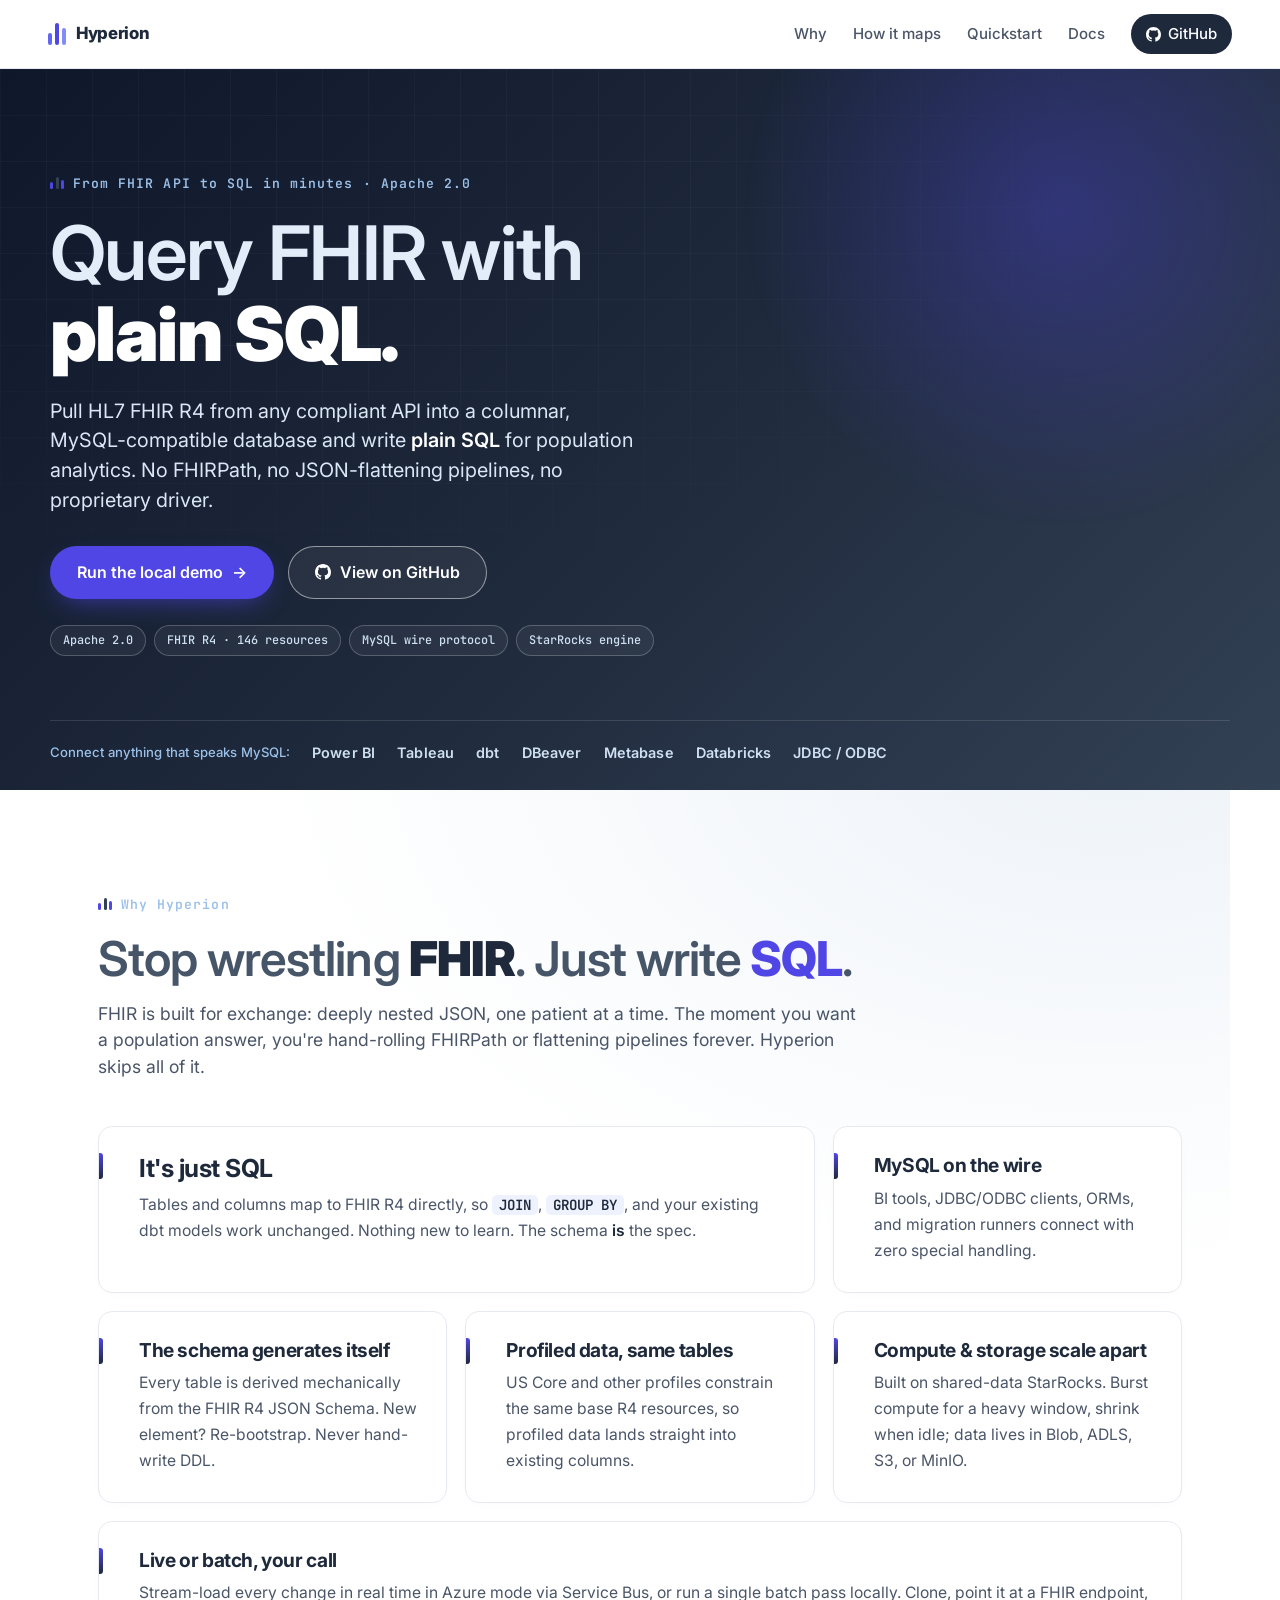
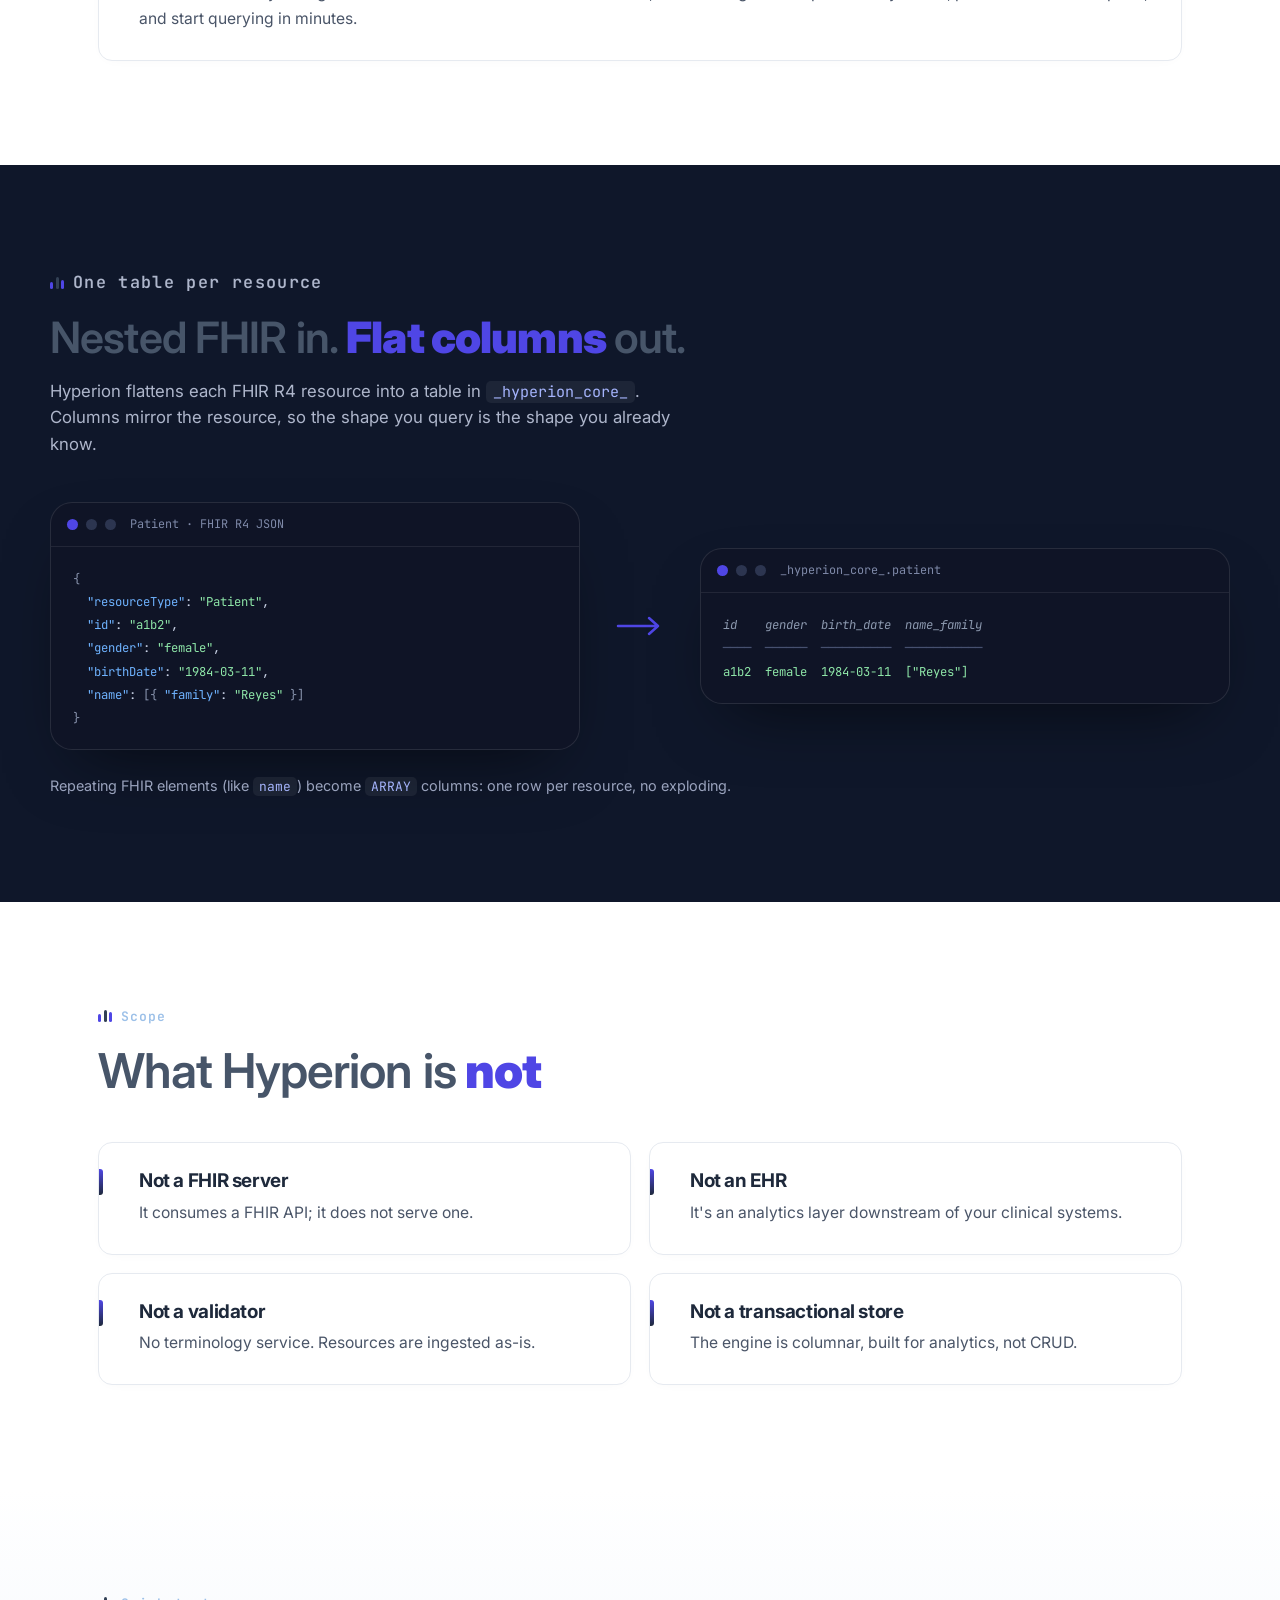
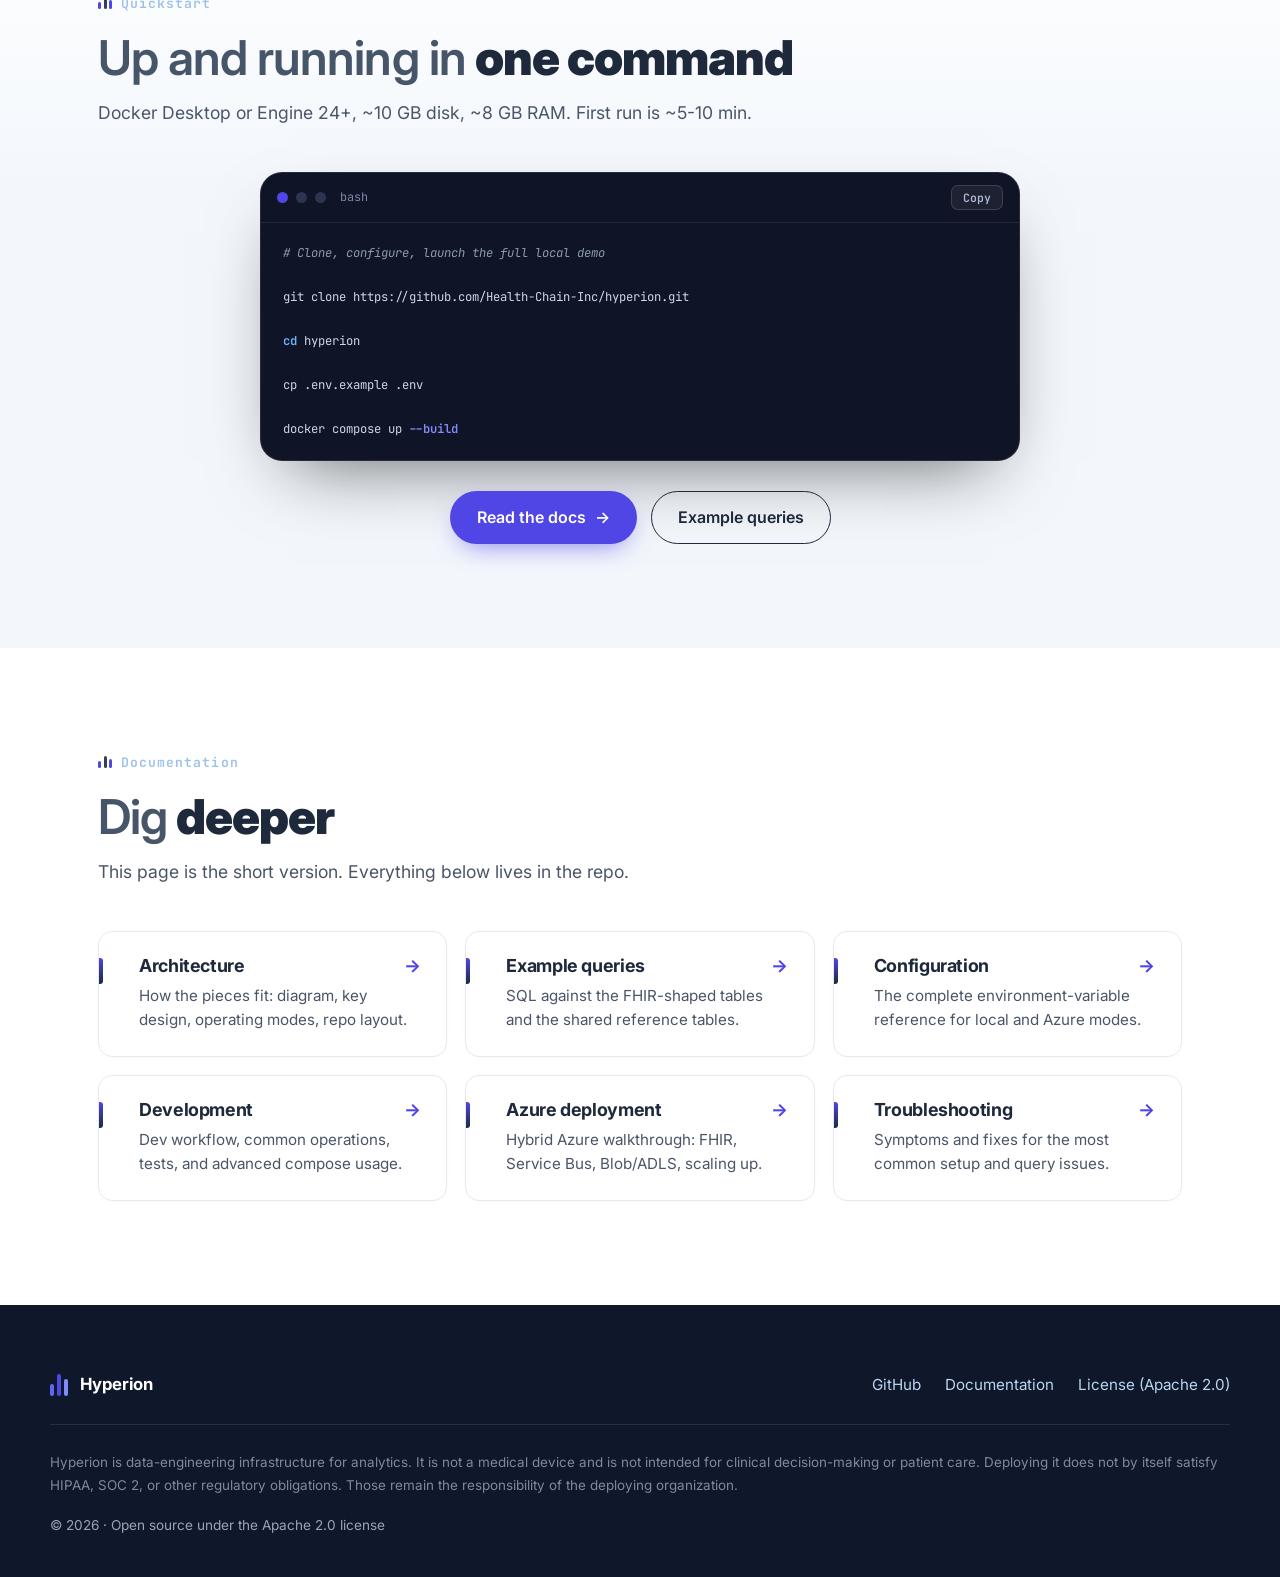
==== docs/sites/index.html @ b2e9f222 "feat(site): landing page + docs cleanup" ====
<!DOCTYPE html>
<html lang="en">
<head>
  <meta charset="utf-8" />
  <meta name="viewport" content="width=device-width, initial-scale=1" />

  <!-- Primary SEO -->
  <title>Hyperion: Query FHIR with plain SQL</title>
  <meta name="description" content="Hyperion transforms HL7 FHIR R4 healthcare data into a columnar, MySQL-compatible SQL database. One table per resource type, columns that mirror FHIR R4. No FHIRPath, no JSON unnesting. Open source." />
  <link rel="canonical" href="https://health-chain-inc.github.io/hyperion/sites/" />
  <meta name="theme-color" content="#0f172a" />
  <link rel="icon" href="data:image/svg+xml,%3Csvg%20xmlns='http://www.w3.org/2000/svg'%20viewBox='0%200%2032%2032'%3E%3Crect%20x='6'%20y='14'%20width='4'%20height='12'%20rx='1.5'%20fill='%236366f1'/%3E%3Crect%20x='14'%20y='5'%20width='4'%20height='21'%20rx='1.5'%20fill='%234f46e5'/%3E%3Crect%20x='22'%20y='10'%20width='4'%20height='16'%20rx='1.5'%20fill='%23818cf8'/%3E%3C/svg%3E" />

  <!-- Open Graph -->
  <meta property="og:type" content="website" />
  <meta property="og:site_name" content="Hyperion" />
  <meta property="og:title" content="Hyperion: Query FHIR with plain SQL" />
  <meta property="og:description" content="Transform HL7 FHIR R4 into a columnar, MySQL-compatible SQL database. One table per resource type. No FHIRPath, no JSON unnesting. Open source." />
  <meta property="og:url" content="https://health-chain-inc.github.io/hyperion/sites/" />
  <meta property="og:image" content="https://health-chain-inc.github.io/hyperion/sites/og-image.svg" />

  <!-- Twitter -->
  <meta name="twitter:card" content="summary_large_image" />
  <meta name="twitter:title" content="Hyperion: Query FHIR with plain SQL" />
  <meta name="twitter:description" content="Transform HL7 FHIR R4 into a columnar, MySQL-compatible SQL database. No FHIRPath, no JSON unnesting. Open source." />
  <meta name="twitter:image" content="https://health-chain-inc.github.io/hyperion/sites/og-image.svg" />

  <!-- Fonts: Inter (body/headings) + JetBrains Mono (code/labels) -->
  <link rel="preconnect" href="https://fonts.googleapis.com" />
  <link rel="preconnect" href="https://fonts.gstatic.com" crossorigin />
  <link href="https://fonts.googleapis.com/css2?family=Inter:wght@400;500;600;700;800;900&family=JetBrains+Mono:wght@400;500;600;700&display=swap" rel="stylesheet" />

  <!-- progressive-enhancement flag: scroll-reveal only hides content when JS is active -->
  <script>document.documentElement.classList.add('js');</script>
  <link rel="stylesheet" href="styles.css" />

  <!-- Structured data: software -->
  <script type="application/ld+json">
  {
    "@context": "https://schema.org",
    "@type": "SoftwareApplication",
    "name": "Hyperion",
    "applicationCategory": "DeveloperApplication",
    "operatingSystem": "Docker (Linux, macOS, Windows)",
    "datePublished": "2026-06-09",
    "dateModified": "2026-06-10",
    "softwareVersion": "0.1.0",
    "description": "Hyperion transforms HL7 FHIR R4 healthcare data into a columnar, MySQL-compatible SQL database: one table per resource type, columns that mirror FHIR R4.",
    "url": "https://health-chain-inc.github.io/hyperion/sites/",
    "codeRepository": "https://github.com/Health-Chain-Inc/hyperion",
    "license": "https://www.apache.org/licenses/LICENSE-2.0",
    "isAccessibleForFree": true,
    "offers": { "@type": "Offer", "price": "0", "priceCurrency": "USD" }
  }
  </script>
  <!-- Structured data: FAQ -->
  <script type="application/ld+json">
  {
    "@context": "https://schema.org",
    "@type": "FAQPage",
    "mainEntity": [
      { "@type": "Question", "name": "What is Hyperion?",
        "acceptedAnswer": { "@type": "Answer", "text": "An open-source platform that pulls HL7 FHIR R4 resources into a columnar, MySQL-compatible SQL database, with one table per resource type and columns mirroring FHIR R4, so you can run population analytics with plain SQL." } },
      { "@type": "Question", "name": "Is Hyperion a FHIR server?",
        "acceptedAnswer": { "@type": "Answer", "text": "No. Hyperion consumes a FHIR API (such as HAPI or Azure Health Data Services); it does not serve one. It is an analytics layer downstream of your clinical systems." } },
      { "@type": "Question", "name": "How do I connect Hyperion to my FHIR server?",
        "acceptedAnswer": { "@type": "Answer", "text": "Point Hyperion at any FHIR R4-compliant HTTP API (for example HAPI or Azure Health Data Services). It fetches resources and persists them as flattened tables in the columnar engine. The Docker Compose quickstart wires up a full local demo in one command." } },
      { "@type": "Question", "name": "Which FHIR version does Hyperion support?",
        "acceptedAnswer": { "@type": "Answer", "text": "HL7 FHIR R4 (4.0.1). The schema is generated mechanically from the FHIR R4 JSON Schema and covers all 146 resource types." } },
      { "@type": "Question", "name": "What does Hyperion cost?",
        "acceptedAnswer": { "@type": "Answer", "text": "Nothing. It is free and open source under the Apache License 2.0." } },
      { "@type": "Question", "name": "Can I use Hyperion in production?",
        "acceptedAnswer": { "@type": "Answer", "text": "Yes. It runs locally for evaluation and supports an Azure deployment for real workloads. As infrastructure software it is provided without warranty, and HIPAA/SOC 2 obligations remain the responsibility of the deploying organization." } }
    ]
  }
  </script>
</head>
<body>
  <a class="skip-link" href="#main">Skip to content</a>

  <header class="site-header">
    <a class="brand" href="#top" aria-label="Hyperion home">
      <span class="brand-mark" aria-hidden="true"><i></i><i></i><i></i></span>
      <span class="brand-text"><strong>Hyperion</strong></span>
    </a>
    <nav class="site-nav" aria-label="Primary">
      <a href="#why">Why</a>
      <a href="#mapping">How it maps</a>
      <a href="#quickstart">Quickstart</a>
      <a href="#docs">Docs</a>
      <a class="nav-cta" href="https://github.com/Health-Chain-Inc/hyperion">
        <svg class="gh" viewBox="0 0 16 16" width="15" height="15" aria-hidden="true"><path fill="currentColor" d="M8 0C3.58 0 0 3.58 0 8a8 8 0 0 0 5.47 7.59c.4.07.55-.17.55-.38 0-.19-.01-.82-.01-1.49-2.01.37-2.53-.49-2.69-.94-.09-.23-.48-.94-.82-1.13-.28-.15-.68-.52-.01-.53.63-.01 1.08.58 1.23.82.72 1.21 1.87.87 2.33.66.07-.52.28-.87.51-1.07-1.78-.2-3.64-.89-3.64-3.95 0-.87.31-1.59.82-2.15-.08-.2-.36-1.02.08-2.12 0 0 .67-.21 2.2.82a7.42 7.42 0 0 1 4 0c1.53-1.04 2.2-.82 2.2-.82.44 1.1.16 1.92.08 2.12.51.56.82 1.27.82 2.15 0 3.07-1.87 3.75-3.65 3.95.29.25.54.73.54 1.48 0 1.07-.01 1.93-.01 2.2 0 .21.15.46.55.38A8.01 8.01 0 0 0 16 8c0-4.42-3.58-8-8-8Z"/></svg>
        GitHub
      </a>
    </nav>
  </header>

  <main id="main">
    <!-- HERO -->
    <section class="hero" id="top">
      <div class="hero-glow" aria-hidden="true"></div>
      <div class="hero-grid" aria-hidden="true"></div>
      <div class="hero-inner">
        <div class="hero-copy">
          <p class="kicker reveal" style="--d:0ms"><span class="col-mark" aria-hidden="true"><i></i><i></i><i></i></span>From FHIR API to SQL in minutes · Apache&nbsp;2.0</p>
          <h1 class="reveal" style="--d:80ms"><span class="h1-thin">Query FHIR with</span><br /><span class="h1-bold accent-underline">plain SQL.</span></h1>
          <p class="lede reveal" style="--d:160ms">
            Pull HL7&nbsp;FHIR&nbsp;R4 from any compliant API into a columnar, MySQL-compatible database
            and write <strong>plain SQL</strong> for population analytics. No FHIRPath, no JSON-flattening
            pipelines, no proprietary driver.
          </p>
          <div class="hero-actions reveal" style="--d:240ms">
            <a class="btn btn-primary" href="#quickstart">Run the local demo<span class="btn-arrow" aria-hidden="true">→</span></a>
            <a class="btn btn-ghost" href="https://github.com/Health-Chain-Inc/hyperion">
              <svg class="gh" viewBox="0 0 16 16" width="16" height="16" aria-hidden="true"><path fill="currentColor" d="M8 0C3.58 0 0 3.58 0 8a8 8 0 0 0 5.47 7.59c.4.07.55-.17.55-.38 0-.19-.01-.82-.01-1.49-2.01.37-2.53-.49-2.69-.94-.09-.23-.48-.94-.82-1.13-.28-.15-.68-.52-.01-.53.63-.01 1.08.58 1.23.82.72 1.21 1.87.87 2.33.66.07-.52.28-.87.51-1.07-1.78-.2-3.64-.89-3.64-3.95 0-.87.31-1.59.82-2.15-.08-.2-.36-1.02.08-2.12 0 0 .67-.21 2.2.82a7.42 7.42 0 0 1 4 0c1.53-1.04 2.2-.82 2.2-.82.44 1.1.16 1.92.08 2.12.51.56.82 1.27.82 2.15 0 3.07-1.87 3.75-3.65 3.95.29.25.54.73.54 1.48 0 1.07-.01 1.93-.01 2.2 0 .21.15.46.55.38A8.01 8.01 0 0 0 16 8c0-4.42-3.58-8-8-8Z"/></svg>
              View on GitHub
            </a>
          </div>
          <ul class="chips reveal" style="--d:320ms" aria-label="At a glance">
            <li>Apache&nbsp;2.0</li>
            <li>FHIR&nbsp;R4 · 146 resources</li>
            <li>MySQL wire protocol</li>
            <li>StarRocks engine</li>
          </ul>
        </div>
      </div>

      <!-- "works with" trust strip -->
      <div class="trust-strip reveal" style="--d:400ms">
        <span class="trust-label">Connect anything that speaks MySQL:</span>
        <ul>
          <li>Power BI</li><li>Tableau</li><li>dbt</li><li>DBeaver</li><li>Metabase</li><li>Databricks</li><li>JDBC / ODBC</li>
        </ul>
      </div>
    </section>

    <!-- WHY (bento, asymmetric) -->
    <section class="section" id="why">
      <div class="section-head">
        <p class="kicker kicker-ink"><span class="col-mark" aria-hidden="true"><i></i><i></i><i></i></span>Why Hyperion</p>
        <h2><span class="w6">Stop wrestling</span> <span class="w9">FHIR</span><span class="w6">. Just write</span> <span class="w8 accent">SQL</span><span class="w6">.</span></h2>
        <p class="section-sub">
          FHIR is built for exchange: deeply nested JSON, one patient at a time. The moment you want a
          population answer, you're hand-rolling FHIRPath or flattening pipelines forever. Hyperion skips all of it.
        </p>
      </div>
      <ul class="bento">
        <li class="feature feature-lg reveal-on-scroll">
          <span class="feature-rule" aria-hidden="true"></span>
          <h3>It's just SQL</h3>
          <p>Tables and columns map to FHIR&nbsp;R4 directly, so <code>JOIN</code>, <code>GROUP&nbsp;BY</code>, and your existing dbt models work unchanged. Nothing new to learn. The schema <em>is</em> the spec.</p>
        </li>
        <li class="feature reveal-on-scroll">
          <span class="feature-rule" aria-hidden="true"></span>
          <h3>MySQL on the wire</h3>
          <p>BI tools, JDBC/ODBC clients, ORMs, and migration runners connect with zero special handling.</p>
        </li>
        <li class="feature reveal-on-scroll">
          <span class="feature-rule" aria-hidden="true"></span>
          <h3>The schema generates itself</h3>
          <p>Every table is derived mechanically from the FHIR&nbsp;R4 JSON Schema. New element? Re-bootstrap. Never hand-write DDL.</p>
        </li>
        <li class="feature reveal-on-scroll">
          <span class="feature-rule" aria-hidden="true"></span>
          <h3>Profiled data, same tables</h3>
          <p>US&nbsp;Core and other profiles constrain the same base R4 resources, so profiled data lands straight into existing columns.</p>
        </li>
        <li class="feature reveal-on-scroll">
          <span class="feature-rule" aria-hidden="true"></span>
          <h3>Compute &amp; storage scale apart</h3>
          <p>Built on shared-data StarRocks. Burst compute for a heavy window, shrink when idle; data lives in Blob, ADLS, S3, or MinIO.</p>
        </li>
        <li class="feature feature-wide reveal-on-scroll">
          <span class="feature-rule" aria-hidden="true"></span>
          <h3>Live or batch, your call</h3>
          <p>Stream-load every change in real time in Azure mode via Service Bus, or run a single batch pass locally. Clone, point it at a FHIR endpoint, and start querying in minutes.</p>
        </li>
      </ul>
    </section>

    <!-- HOW IT MAPS (FHIR JSON -> SQL row) -->
    <section class="section-dark" id="mapping">
      <div class="mapping-wrap">
        <div class="mapping-head">
          <p class="kicker kicker-dark"><span class="col-mark" aria-hidden="true"><i></i><i></i><i></i></span>One table per resource</p>
          <h2><span class="w6">Nested FHIR in.</span> <span class="w9 accent">Flat columns</span> <span class="w6">out.</span></h2>
          <p>Hyperion flattens each FHIR&nbsp;R4 resource into a table in <code>_hyperion_core_</code>. Columns mirror the resource, so the shape you query is the shape you already know.</p>
        </div>
        <div class="transform">
          <div class="code-card transform-from reveal-on-scroll">
            <div class="code-card-bar"><span class="dot"></span><span class="dot"></span><span class="dot"></span><span class="code-tab">Patient · FHIR R4 JSON</span></div>
<pre class="code" role="region" aria-label="Patient resource as FHIR R4 JSON"><code><span class="c-pun">{</span>
  <span class="c-key">"resourceType"</span>: <span class="c-str">"Patient"</span>,
  <span class="c-key">"id"</span>: <span class="c-str">"a1b2"</span>,
  <span class="c-key">"gender"</span>: <span class="c-str">"female"</span>,
  <span class="c-key">"birthDate"</span>: <span class="c-str">"1984-03-11"</span>,
  <span class="c-key">"name"</span>: <span class="c-pun">[{</span> <span class="c-key">"family"</span>: <span class="c-str">"Reyes"</span> <span class="c-pun">}]</span>
<span class="c-pun">}</span></code></pre>
          </div>
          <div class="transform-arrow" aria-hidden="true">
            <svg viewBox="0 0 48 24" width="48" height="24"><path d="M2 12h40m0 0-9-8m9 8-9 8" fill="none" stroke="currentColor" stroke-width="2.5" stroke-linecap="round" stroke-linejoin="round"/></svg>
          </div>
          <div class="code-card transform-to reveal-on-scroll">
            <div class="code-card-bar"><span class="dot"></span><span class="dot"></span><span class="dot"></span><span class="code-tab">_hyperion_core_.patient</span></div>
<pre class="code table-out" role="region" aria-label="Flattened patient table in the engine"><code><span class="c-com">id    gender  birth_date  name_family</span>
<span class="c-rule">────  ──────  ──────────  ───────────</span>
a1b2  female  1984-03-11  ["Reyes"]</code></pre>
          </div>
        </div>
        <p class="transform-note">Repeating FHIR elements (like <code>name</code>) become <code>ARRAY</code> columns: one row per resource, no exploding.</p>
      </div>
    </section>

    <!-- WHAT IT IS NOT -->
    <section class="section" id="scope">
      <div class="section-head">
        <p class="kicker kicker-ink"><span class="col-mark" aria-hidden="true"><i></i><i></i><i></i></span>Scope</p>
        <h2><span class="w6">What Hyperion is</span> <span class="w9 accent">not</span></h2>
      </div>
      <ul class="not-grid">
        <li class="reveal-on-scroll">
          <span class="feature-rule" aria-hidden="true"></span>
          <h3>Not a FHIR server</h3>
          <p>It consumes a FHIR API; it does not serve one.</p>
        </li>
        <li class="reveal-on-scroll">
          <span class="feature-rule" aria-hidden="true"></span>
          <h3>Not an EHR</h3>
          <p>It's an analytics layer downstream of your clinical systems.</p>
        </li>
        <li class="reveal-on-scroll">
          <span class="feature-rule" aria-hidden="true"></span>
          <h3>Not a validator</h3>
          <p>No terminology service. Resources are ingested as-is.</p>
        </li>
        <li class="reveal-on-scroll">
          <span class="feature-rule" aria-hidden="true"></span>
          <h3>Not a transactional store</h3>
          <p>The engine is columnar, built for analytics, not CRUD.</p>
        </li>
      </ul>
    </section>

    <!-- QUICKSTART -->
    <section class="section-tint" id="quickstart">
      <div class="section-inner">
        <div class="section-head">
          <p class="kicker kicker-ink"><span class="col-mark" aria-hidden="true"><i></i><i></i><i></i></span>Quickstart</p>
          <h2><span class="w6">Up and running in</span> <span class="w9">one command</span></h2>
          <p class="section-sub">Docker Desktop or Engine 24+, ~10&nbsp;GB disk, ~8&nbsp;GB RAM. First run is ~5-10&nbsp;min.</p>
        </div>
        <div class="code-card code-card-wide">
          <div class="code-card-bar">
            <span class="dot"></span><span class="dot"></span><span class="dot"></span>
            <span class="code-tab">bash</span>
            <button class="copy-btn" type="button" data-copy-target="#sql-quickstart" aria-label="Copy commands">Copy</button>
          </div>
<pre class="code" id="sql-quickstart" role="region" aria-label="Quickstart shell commands"><code><span class="cl"><span class="c-com"># Clone, configure, launch the full local demo</span></span>
<span class="cl">git clone https://github.com/Health-Chain-Inc/hyperion.git</span>
<span class="cl"><span class="c-kw">cd</span> hyperion</span>
<span class="cl">cp .env.example .env</span>
<span class="cl">docker compose up <span class="c-flag">--build</span></span></code></pre>
        </div>
        <div class="quickstart-actions">
          <a class="btn btn-primary" href="https://github.com/Health-Chain-Inc/hyperion">Read the docs<span class="btn-arrow" aria-hidden="true">→</span></a>
          <a class="btn btn-outline" href="https://github.com/Health-Chain-Inc/hyperion/blob/main/docs/queries.md">Example queries</a>
        </div>
      </div>
    </section>

    <!-- DOCUMENTATION (the README "Going deeper" table, as a page section) -->
    <section class="section" id="docs">
      <div class="section-head">
        <p class="kicker kicker-ink"><span class="col-mark" aria-hidden="true"><i></i><i></i><i></i></span>Documentation</p>
        <h2><span class="w6">Dig</span> <span class="w9">deeper</span></h2>
        <p class="section-sub">This page is the short version. Everything below lives in the repo.</p>
      </div>
      <ul class="docs-grid">
        <li><a class="doc-card" href="https://github.com/Health-Chain-Inc/hyperion/blob/main/docs/architecture.md">
          <span class="feature-rule" aria-hidden="true"></span>
          <h3>Architecture <span class="doc-arrow" aria-hidden="true">→</span></h3>
          <p>How the pieces fit: diagram, key design, operating modes, repo layout.</p>
        </a></li>
        <li><a class="doc-card" href="https://github.com/Health-Chain-Inc/hyperion/blob/main/docs/queries.md">
          <span class="feature-rule" aria-hidden="true"></span>
          <h3>Example queries <span class="doc-arrow" aria-hidden="true">→</span></h3>
          <p>SQL against the FHIR-shaped tables and the shared reference tables.</p>
        </a></li>
        <li><a class="doc-card" href="https://github.com/Health-Chain-Inc/hyperion/blob/main/docs/configuration.md">
          <span class="feature-rule" aria-hidden="true"></span>
          <h3>Configuration <span class="doc-arrow" aria-hidden="true">→</span></h3>
          <p>The complete environment-variable reference for local and Azure modes.</p>
        </a></li>
        <li><a class="doc-card" href="https://github.com/Health-Chain-Inc/hyperion/blob/main/docs/development.md">
          <span class="feature-rule" aria-hidden="true"></span>
          <h3>Development <span class="doc-arrow" aria-hidden="true">→</span></h3>
          <p>Dev workflow, common operations, tests, and advanced compose usage.</p>
        </a></li>
        <li><a class="doc-card" href="https://github.com/Health-Chain-Inc/hyperion/blob/main/docs/deployment-azure.md">
          <span class="feature-rule" aria-hidden="true"></span>
          <h3>Azure deployment <span class="doc-arrow" aria-hidden="true">→</span></h3>
          <p>Hybrid Azure walkthrough: FHIR, Service Bus, Blob/ADLS, scaling up.</p>
        </a></li>
        <li><a class="doc-card" href="https://github.com/Health-Chain-Inc/hyperion/blob/main/docs/troubleshooting.md">
          <span class="feature-rule" aria-hidden="true"></span>
          <h3>Troubleshooting <span class="doc-arrow" aria-hidden="true">→</span></h3>
          <p>Symptoms and fixes for the most common setup and query issues.</p>
        </a></li>
      </ul>
    </section>
  </main>

  <footer class="site-footer">
    <div class="footer-top">
      <div class="footer-brand">
        <span class="brand-mark" aria-hidden="true"><i></i><i></i><i></i></span>
        <span><strong>Hyperion</strong></span>
      </div>
      <nav class="footer-links" aria-label="Footer">
        <a href="https://github.com/Health-Chain-Inc/hyperion">GitHub</a>
        <a href="https://github.com/Health-Chain-Inc/hyperion/tree/main/docs">Documentation</a>
        <a href="https://github.com/Health-Chain-Inc/hyperion/blob/main/LICENSE">License (Apache 2.0)</a>
      </nav>
    </div>
    <p class="disclaimer">
      Hyperion is data-engineering infrastructure for analytics. It is not a medical device and is
      not intended for clinical decision-making or patient care. Deploying it does not by itself
      satisfy HIPAA, SOC&nbsp;2, or other regulatory obligations. Those remain the responsibility of
      the deploying organization.
    </p>
    <p class="copyright">© 2026 · Open source under the Apache 2.0 license</p>
  </footer>

  <script src="site.js" defer></script>
</body>
</html>
---- docs/sites/styles.css ----
/* Hyperion landing page: neutral, unbranded palette (slate + indigo).
   Intentionally avoids any proprietary brand colors or assets so the page is safe to
   ship in the Apache-2.0 repository. Light theme default, dark slate hero.
   (Variable names retained for stability; values are generic.) */

:root {
  --hc-blue:      #1e293b;
  --hc-blue-dk:   #0f172a;
  --hc-blue-lt:   #334155;
  --hc-orange:    #4f46e5;
  --hc-orange-dk: #4338ca;
  --hc-ocean:     #475569;
  --hc-midnight:  #0f172a;
  --hc-sky:       #4f46e5;

  /* neutral tints */
  --blue-wash:    #eef2ff;
  --orange-wash:  #eef2ff;

  --bg:        #ffffff;
  --surface:   #f9fafb;
  --tint:      #f3f7fc;
  --border:    #e6eaf0;

  --ink:       #1b2536;
  --ink-soft:  #4a5568;
  --ink-faint: #6b7689;

  --radius:    14px;
  --radius-lg: 22px;
  --maxw:      1180px;

  --font-sans: "Inter", "Segoe UI", "Roboto", system-ui, sans-serif;
  --font-mono: "JetBrains Mono", "Fira Code", "Consolas", monospace;
}

* { box-sizing: border-box; }
html { scroll-behavior: smooth; }
body {
  margin: 0; font-family: var(--font-sans); color: var(--ink); background: var(--bg);
  line-height: 1.6; -webkit-font-smoothing: antialiased; text-rendering: optimizeLegibility;
}
h1, h2, h3 { line-height: 1.08; letter-spacing: -0.02em; color: var(--hc-blue); margin: 0; }
a { color: var(--hc-sky); text-decoration: none; }
a:hover { color: var(--hc-blue); }
code { font-family: var(--font-mono); font-size: 0.9em; }

:focus-visible { outline: 3px solid var(--hc-sky); outline-offset: 2px; border-radius: 4px; }

.skip-link { position: absolute; left: -999px; top: 0; z-index: 100; background: var(--hc-blue); color: #fff; padding: 10px 16px; border-radius: 0 0 8px 0; }
.skip-link:focus { left: 0; }

/* mono kicker: technical-credibility label */
.kicker { font-family: var(--font-mono); font-size: 0.82rem; font-weight: 600; letter-spacing: 0.08em; color: #9cc0e8; margin: 0 0 18px; }
.kicker-ink { color: var(--hc-blue); }
.kicker-dark { color: #a5b4fc; }

/* columnar-bars signature mark: recurring fingerprint */
.col-mark { display: inline-flex; align-items: flex-end; gap: 2.5px; height: 12px; margin-right: 9px; vertical-align: -1px; }
.col-mark i { width: 3px; border-radius: 1.5px; }
.col-mark i:nth-child(1) { height: 60%; background: var(--hc-orange); }
.col-mark i:nth-child(2) { height: 100%; background: var(--hc-blue-lt); }
.col-mark i:nth-child(3) { height: 78%; background: var(--hc-sky); }
/* wordmark columnar mark (replaces the logo): indigo shades, legible on light + dark */
.brand-mark { display: inline-flex; align-items: flex-end; gap: 3px; height: 22px; }
.brand-mark i { width: 4px; border-radius: 2px; }
.brand-mark i:nth-child(1) { height: 55%; background: #6366f1; }
.brand-mark i:nth-child(2) { height: 100%; background: #4f46e5; }
.brand-mark i:nth-child(3) { height: 78%; background: #818cf8; }
/* the hero signature subtly breathes; section marks stay static to avoid noise */
.hero .col-mark i { animation: colbreath 2.6s ease-in-out infinite; transform-origin: bottom; }
.hero .col-mark i:nth-child(2) { animation-delay: .25s; }
.hero .col-mark i:nth-child(3) { animation-delay: .5s; }
@keyframes colbreath { 0%, 100% { transform: scaleY(0.82); } 50% { transform: scaleY(1); } }

/* ---------- Header ---------- */
.site-header {
  position: sticky; top: 0; z-index: 40; display: flex; align-items: center; justify-content: space-between;
  gap: 16px; padding: 14px clamp(16px, 5vw, 48px);
  background: rgba(255,255,255,0.82); backdrop-filter: saturate(160%) blur(10px);
  border-bottom: 1px solid var(--border);
}
.brand { display: flex; align-items: center; gap: 10px; color: var(--ink); }
.brand-logo { border-radius: 7px; display: block; }
.brand-text { display: flex; flex-direction: column; line-height: 1.05; }
.brand-text strong { font-weight: 800; font-size: 1.05rem; letter-spacing: -0.02em; color: var(--hc-blue); }
.brand-sub { font-size: 0.68rem; color: var(--ink-faint); font-weight: 500; text-transform: uppercase; letter-spacing: 0.08em; }
.site-nav { display: flex; align-items: center; gap: clamp(10px, 2.4vw, 26px); }
.site-nav a { color: var(--ink-soft); font-weight: 500; font-size: 0.94rem; }
.site-nav a:hover { color: var(--hc-blue); }
.nav-cta { display: inline-flex; align-items: center; gap: 7px; padding: 8px 15px; border-radius: 999px; background: var(--hc-blue); color: #fff !important; font-weight: 600; transition: background .18s ease, transform .18s ease; }
.nav-cta:hover { background: var(--hc-blue-dk); transform: translateY(-1px); }
.gh { display: block; }

/* ---------- Buttons ---------- */
.btn { display: inline-flex; align-items: center; gap: 9px; justify-content: center; padding: 13px 26px; border-radius: 999px; font-weight: 600; font-size: 1rem; transition: transform .18s ease, background .18s ease, box-shadow .18s ease, border-color .18s ease; cursor: pointer; border: 1.5px solid transparent; }
.btn:active { transform: scale(0.98); }
.btn-arrow { transition: transform .22s ease; }
.btn:hover .btn-arrow { transform: translateX(4px); }
.btn-primary { background: var(--hc-orange); color: #fff !important; box-shadow: 0 10px 26px -10px rgba(79,70,229,0.7); }
.btn-primary:hover { background: var(--hc-orange-dk); transform: translateY(-2px); }
.btn-ghost { background: rgba(255,255,255,0.06); color: #fff !important; border-color: rgba(255,255,255,0.5); }
.btn-ghost:hover { border-color: #fff; background: rgba(255,255,255,0.12); }
.btn-outline { background: transparent; color: var(--hc-blue) !important; border-color: var(--hc-blue); }
.btn-outline:hover { background: var(--blue-wash); }

/* ---------- Hero ---------- */
.hero {
  position: relative; overflow: hidden; isolation: isolate; color: #fff;
  background: linear-gradient(135deg, var(--hc-blue-dk) 0%, var(--hc-blue) 50%, var(--hc-blue-lt) 100%);
  padding: clamp(56px, 9vw, 104px) clamp(16px, 5vw, 48px) 0;
}
.hero-glow { position: absolute; z-index: -1; width: 680px; height: 680px; border-radius: 50%; top: -200px; right: -120px; background: radial-gradient(circle, rgba(79,70,229,0.34) 0%, rgba(79,70,229,0) 66%); will-change: transform; }
.hero-grid {
  position: absolute; inset: 0; z-index: -2; opacity: 0.5;
  background-image: linear-gradient(rgba(255,255,255,0.06) 1px, transparent 1px), linear-gradient(90deg, rgba(255,255,255,0.06) 1px, transparent 1px);
  background-size: 46px 46px;
  -webkit-mask-image: radial-gradient(ellipse 90% 80% at 28% 18%, #000 28%, transparent 72%);
          mask-image: radial-gradient(ellipse 90% 80% at 28% 18%, #000 28%, transparent 72%);
}
.hero-inner { max-width: var(--maxw); margin: 0 auto; padding-bottom: clamp(36px, 6vw, 64px); }
.hero-copy { min-width: 0; max-width: 820px; }
.kicker { color: #9cc0e8; }
.hero h1 { color: #fff; font-size: clamp(2.5rem, 6.6vw, 4.7rem); margin: 0 0 22px; }
.h1-thin { font-weight: 600; color: #e2edf9; letter-spacing: -0.02em; }
.h1-bold { font-weight: 900; }
.accent-underline { white-space: nowrap; }
.lede { max-width: 600px; font-size: clamp(1.04rem, 2vw, 1.24rem); line-height: 1.5; color: #dbe7f5; margin: 0 0 30px; }
.lede strong { color: #fff; font-weight: 600; }
.hero-actions { display: flex; flex-wrap: wrap; gap: 14px; margin-bottom: 26px; }
.chips { list-style: none; display: flex; flex-wrap: wrap; gap: 8px; padding: 0; margin: 0; }
.chips li { font-family: var(--font-mono); font-size: 0.74rem; font-weight: 500; color: #cfe0f2; padding: 5px 12px; border: 1px solid rgba(255,255,255,0.22); border-radius: 999px; background: rgba(255,255,255,0.05); }

/* trust strip */
.trust-strip { max-width: var(--maxw); margin: 0 auto; display: flex; flex-wrap: wrap; align-items: center; gap: 8px 22px; padding: 20px 0 26px; border-top: 1px solid rgba(255,255,255,0.12); }
.trust-label { font-size: 0.82rem; color: #9cc0e8; font-weight: 500; }
.trust-strip ul { list-style: none; display: flex; flex-wrap: wrap; gap: 8px 22px; margin: 0; padding: 0; }
.trust-strip li { font-size: 0.9rem; font-weight: 600; color: #cfe0f2; letter-spacing: 0.01em; }

/* ---------- Sections ---------- */
.section { max-width: var(--maxw); margin: 0 auto; padding: clamp(58px, 9vw, 104px) clamp(16px, 5vw, 48px); }
.section-tint { background: linear-gradient(180deg, var(--bg) 0%, var(--tint) 40%); }
.section-inner { max-width: var(--maxw); margin: 0 auto; padding: clamp(58px, 9vw, 104px) clamp(16px, 5vw, 48px); }
.section-head { max-width: 760px; margin-bottom: 46px; }
.section-head h2 { font-size: clamp(1.95rem, 4.2vw, 3rem); margin-bottom: 16px; }
.section-sub { font-size: 1.1rem; line-height: 1.5; color: var(--ink-soft); margin: 0; }
.accent { color: var(--hc-orange); }
#why { background: radial-gradient(130% 100% at 90% -6%, rgba(0,82,158,0.07) 0%, transparent 55%); }
/* headline weight modulation */
.w6 { font-weight: 600; color: var(--hc-ocean); } .w8 { font-weight: 800; } .w9 { font-weight: 900; }

/* ---------- Bento (asymmetric) ---------- */
.bento { list-style: none; margin: 0; padding: 0; display: grid; grid-template-columns: repeat(6, 1fr); gap: 18px; }
.feature { position: relative; overflow: hidden; grid-column: span 2; background: var(--bg); border: 1px solid var(--border); border-radius: var(--radius); padding: 28px 26px; box-shadow: 0 2px 16px -10px rgba(0,0,0,0.10); transition: transform .22s ease, box-shadow .22s ease, border-color .22s ease; }
.feature-lg { grid-column: span 4; }
.feature-wide { grid-column: span 6; }
.feature-rule { position: absolute; left: 0; top: 26px; width: 4px; height: 26px; background: linear-gradient(var(--hc-orange), var(--hc-blue)); border-radius: 0 3px 3px 0; transition: height .22s ease; }
.feature:hover { transform: translateY(-8px); box-shadow: 0 30px 80px -38px rgba(30,41,59,0.5), 0 14px 44px -20px rgba(79,70,229,0.22); border-color: var(--hc-blue); }
.feature:active { transform: scale(0.99); }
.feature:hover .feature-rule { height: 44px; }
.feature h3 { font-size: 1.2rem; margin: 0 0 10px; padding-left: 14px; }
.feature-lg h3 { font-size: 1.55rem; }
.feature p { margin: 0 0 0 14px; color: var(--ink-soft); font-size: 0.98rem; line-height: 1.65; }
.feature code { background: var(--blue-wash); padding: 1px 7px; border-radius: 5px; color: var(--hc-blue); font-weight: 600; }
.feature h3 code { font-size: 1em; }
.feature em { font-style: normal; color: var(--hc-blue); font-weight: 600; }

/* ---------- How it maps (dark) ---------- */
.section-dark { background: var(--hc-midnight); color: #d7dce9; padding: clamp(58px, 9vw, 104px) clamp(16px, 5vw, 48px); }
.section-dark h2 { color: #fff; }
.mapping-wrap { max-width: var(--maxw); margin: 0 auto; }
.mapping-head { max-width: 640px; margin-bottom: 44px; }
.mapping-head h2 { font-size: clamp(1.8rem, 3.8vw, 2.7rem); margin-bottom: 14px; }
.mapping-head p { color: #aeb6cb; font-size: 1.05rem; }
.mapping-head code { color: #a5b4fc; background: rgba(255,255,255,0.06); padding: 1px 7px; border-radius: 5px; }
.transform { display: grid; grid-template-columns: 1fr auto 1fr; gap: clamp(16px, 3vw, 36px); align-items: center; }
.transform-arrow { color: var(--hc-orange); display: flex; justify-content: center; }
.table-out code { color: #8ee6a8; }
.transform-note { margin: 24px 0 0; font-size: 0.9rem; color: #9aa3bd; }
.transform-note code { color: #a5b4fc; background: rgba(255,255,255,0.06); padding: 1px 6px; border-radius: 5px; }
.c-rule { color: #46506f; }
.c-key { color: #6fb3ff; }
.c-pun { color: #8893ad; }

/* ---------- Code card ---------- */
.code-card { background: #0f1426; border: 1px solid rgba(255,255,255,0.10); border-radius: var(--radius-lg); box-shadow: 0 30px 70px -30px rgba(0,0,0,0.62); overflow: hidden; }
.code-card-wide { max-width: 760px; margin: 0 auto; }
.code-card-bar { display: flex; align-items: center; gap: 8px; padding: 12px 16px; border-bottom: 1px solid rgba(255,255,255,0.08); }
.code-card-bar .dot { width: 11px; height: 11px; border-radius: 50%; background: #2c3550; }
.code-card-bar .dot:first-child { background: var(--hc-orange); }
.code-tab { margin-left: 6px; font-family: var(--font-mono); font-size: 0.74rem; color: #7e89a8; }
.copy-btn { margin-left: auto; font-family: var(--font-mono); font-size: 0.72rem; font-weight: 600; color: #aeb9d6; background: rgba(255,255,255,0.06); border: 1px solid rgba(255,255,255,0.14); border-radius: 7px; padding: 4px 11px; cursor: pointer; transition: background .16s ease, color .16s ease; }
.copy-btn:hover { background: rgba(79,70,229,0.18); color: #c7d2fe; }
.copy-btn.copied { background: rgba(142,230,168,0.16); color: #8ee6a8; border-color: rgba(142,230,168,0.4); }
.code { margin: 0; padding: 20px 22px; overflow-x: auto; font-family: var(--font-mono); font-size: 0.85rem; line-height: 1.7; color: #cdd6ea; counter-reset: ln; }
.code-card-wide .cl { display: block; }
.c-kw { color: #6fb3ff; font-weight: 600; }
.c-fn { color: #ffb784; }
.c-str { color: #8ee6a8; }
.c-num { color: #f7c66b; }
.c-com { color: #8c99af; font-style: italic; } /* AA contrast on #0f1426 */
.c-flag { color: #818cf8; font-weight: 600; }

/* ---------- What it's not ---------- */
.not-grid { list-style: none; margin: 0; padding: 0; display: grid; grid-template-columns: repeat(2, 1fr); gap: 18px; }
.not-grid li { position: relative; overflow: hidden; background: var(--bg); border: 1px solid var(--border); border-radius: var(--radius); padding: 28px 26px; box-shadow: 0 2px 16px -10px rgba(0,0,0,0.10); transition: transform .22s ease, box-shadow .22s ease, border-color .22s ease; }
.not-grid li:hover { transform: translateY(-8px); box-shadow: 0 30px 80px -38px rgba(30,41,59,0.5), 0 14px 44px -20px rgba(79,70,229,0.22); border-color: var(--hc-blue); }
.not-grid li:active { transform: scale(0.99); }
.not-grid li:hover .feature-rule { height: 44px; }
.not-grid h3 { font-size: 1.18rem; margin: 0 0 8px; padding-left: 14px; }
.not-grid p { margin: 0 0 0 14px; color: var(--ink-soft); font-size: 0.98rem; line-height: 1.65; }

/* docs grid (link cards) */
.docs-grid { list-style: none; margin: 0; padding: 0; display: grid; grid-template-columns: repeat(auto-fit, minmax(280px, 1fr)); gap: 18px; }
.doc-card { position: relative; overflow: hidden; display: block; background: var(--bg); border: 1px solid var(--border); border-radius: var(--radius); padding: 24px 26px; box-shadow: 0 2px 16px -10px rgba(0,0,0,0.10); transition: transform .22s ease, box-shadow .22s ease, border-color .22s ease; color: var(--ink); }
.doc-card:hover { transform: translateY(-6px); box-shadow: 0 30px 80px -38px rgba(30,41,59,0.5), 0 14px 44px -20px rgba(79,70,229,0.22); border-color: var(--hc-blue); }
.doc-card:hover .feature-rule { height: 40px; }
.doc-card h3 { font-size: 1.12rem; margin: 0 0 8px; padding-left: 14px; display: flex; align-items: center; gap: 8px; color: var(--hc-blue); }
.doc-card p { margin: 0 0 0 14px; color: var(--ink-soft); font-size: 0.95rem; line-height: 1.6; }
.doc-arrow { margin-left: auto; color: var(--hc-orange); transition: transform .2s ease; }
.doc-card:hover .doc-arrow { transform: translateX(4px); }

/* ---------- Quickstart ---------- */
.quickstart-actions { display: flex; flex-wrap: wrap; gap: 14px; justify-content: center; margin-top: 30px; }

/* ---------- Footer ---------- */
.site-footer { background: var(--hc-midnight); color: #aeb6cb; padding: clamp(40px,7vw,66px) clamp(16px,5vw,48px) 40px; }
.footer-top { max-width: var(--maxw); margin: 0 auto; display: flex; flex-wrap: wrap; gap: 20px 40px; align-items: center; justify-content: space-between; padding-bottom: 26px; border-bottom: 1px solid rgba(255,255,255,0.1); }
.footer-brand { display: flex; align-items: center; gap: 12px; color: #fff; font-size: 1.05rem; }
.footer-links { display: flex; flex-wrap: wrap; gap: 8px 24px; }
.footer-links a { color: #bcd5f0; font-size: 0.95rem; }
.footer-links a:hover { color: #fff; }
.disclaimer { max-width: var(--maxw); margin: 26px auto 0; font-size: 0.84rem; color: #7e889f; line-height: 1.7; }
.copyright { max-width: var(--maxw); margin: 18px auto 0; font-size: 0.85rem; color: #9aa3ba; }

/* ---------- Motion ---------- */
.reveal { opacity: 0; transform: translateY(16px); animation: reveal .7s cubic-bezier(.2,.7,.3,1) forwards; animation-delay: var(--d, 0ms); }
/* JS-gated: without JS the .js class is never added, so content stays visible (no-JS safe) */
.js .reveal-on-scroll { opacity: 0; transform: translateY(22px); transition: opacity .6s ease, transform .6s cubic-bezier(.2,.7,.3,1); transition-delay: var(--sd, 0ms); }
.js .transform-from { transform: translateX(-26px); }
.js .transform-to { transform: translateX(26px); }
.reveal-on-scroll.in, .js .transform-from.in, .js .transform-to.in { opacity: 1; transform: none; }
@keyframes reveal { to { opacity: 1; transform: translateY(0); } }

@media (prefers-reduced-motion: reduce) {
  .reveal, .js .reveal-on-scroll, .js .transform-from, .js .transform-to { animation: none; opacity: 1; transform: none; transition: none; }
  .hero .col-mark i { animation: none; }
  html { scroll-behavior: auto; }
  .hero-glow { transform: none !important; }
}

/* ---------- Responsive ---------- */
@media (max-width: 1024px) {
  .feature-lg, .feature { grid-column: span 3; }
  .feature-wide { grid-column: span 6; }
}
@media (max-width: 760px) {
  .bento { grid-template-columns: 1fr; }
  .not-grid { grid-template-columns: 1fr; }
  .feature, .feature-lg, .feature-wide { grid-column: auto; }
  .transform { grid-template-columns: 1fr; }
  .transform-arrow { transform: rotate(90deg); }
  .site-nav a:not(.nav-cta) { display: none; }
}
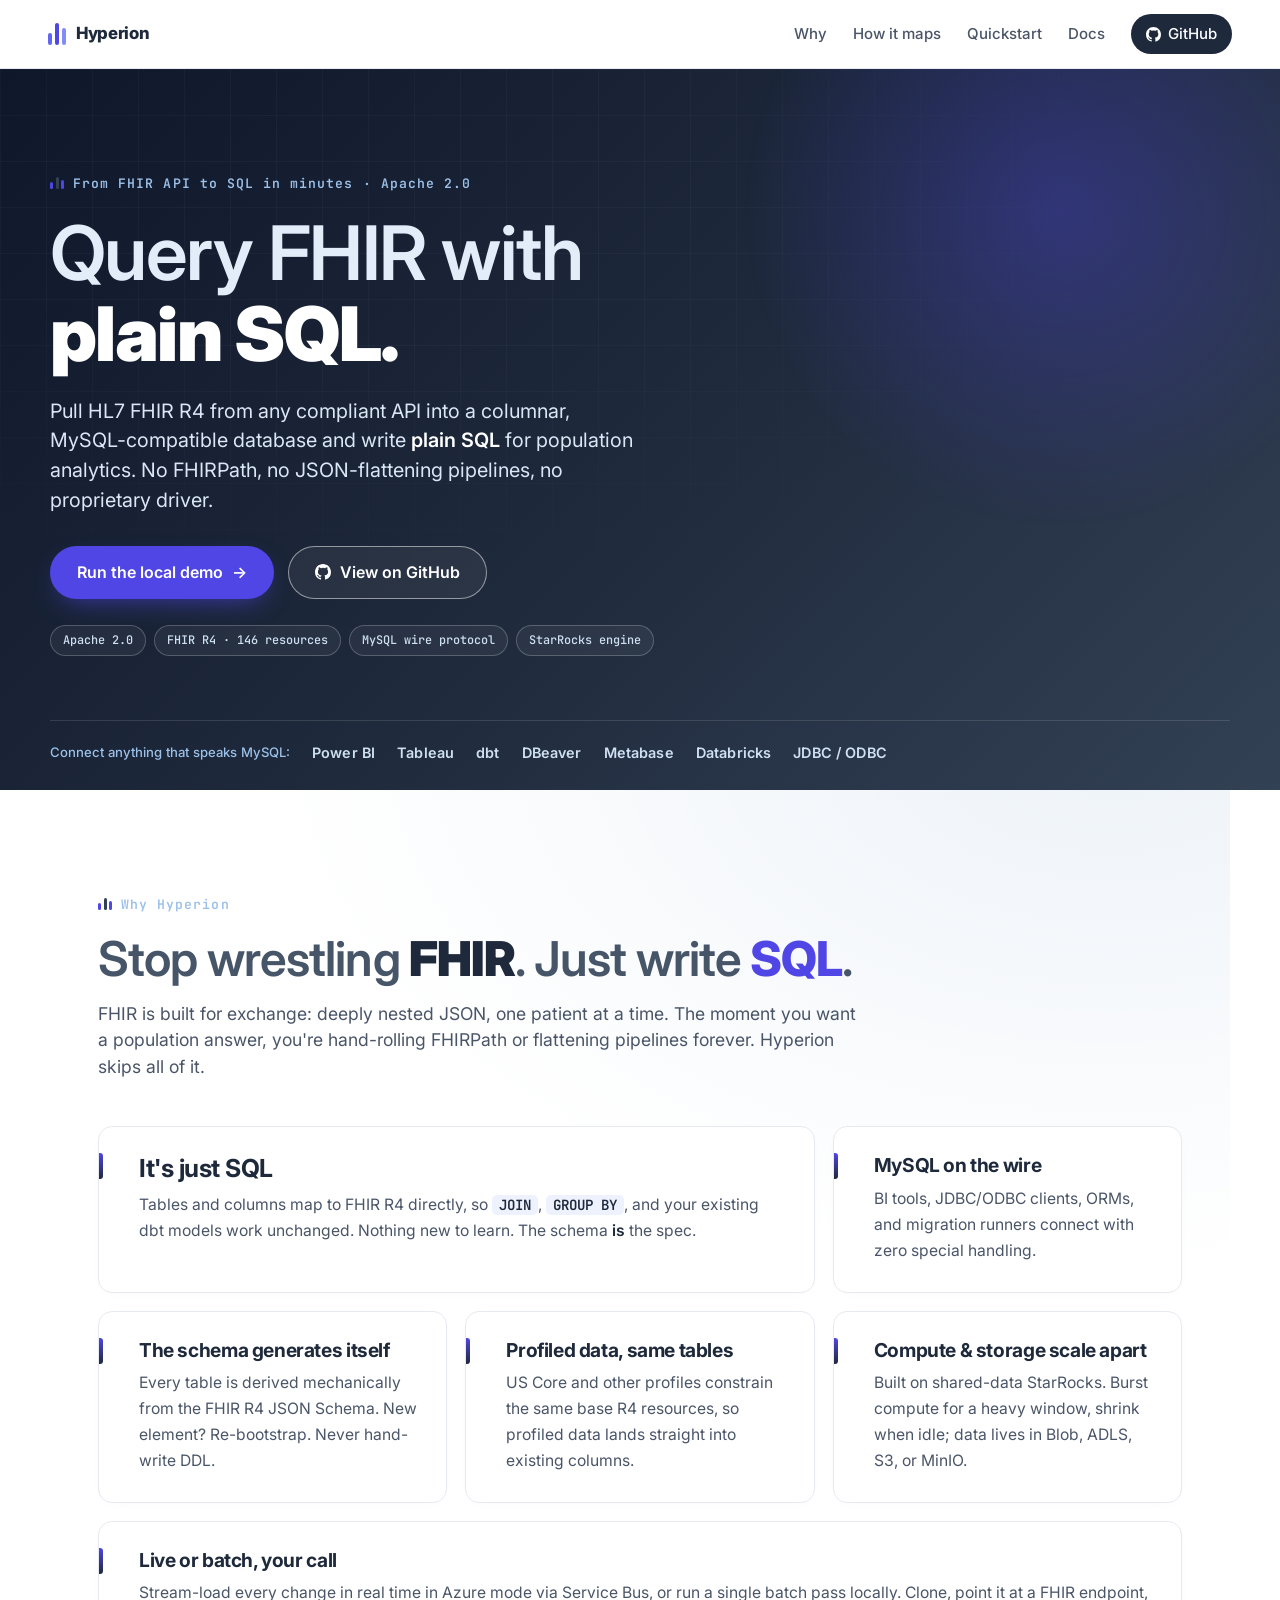
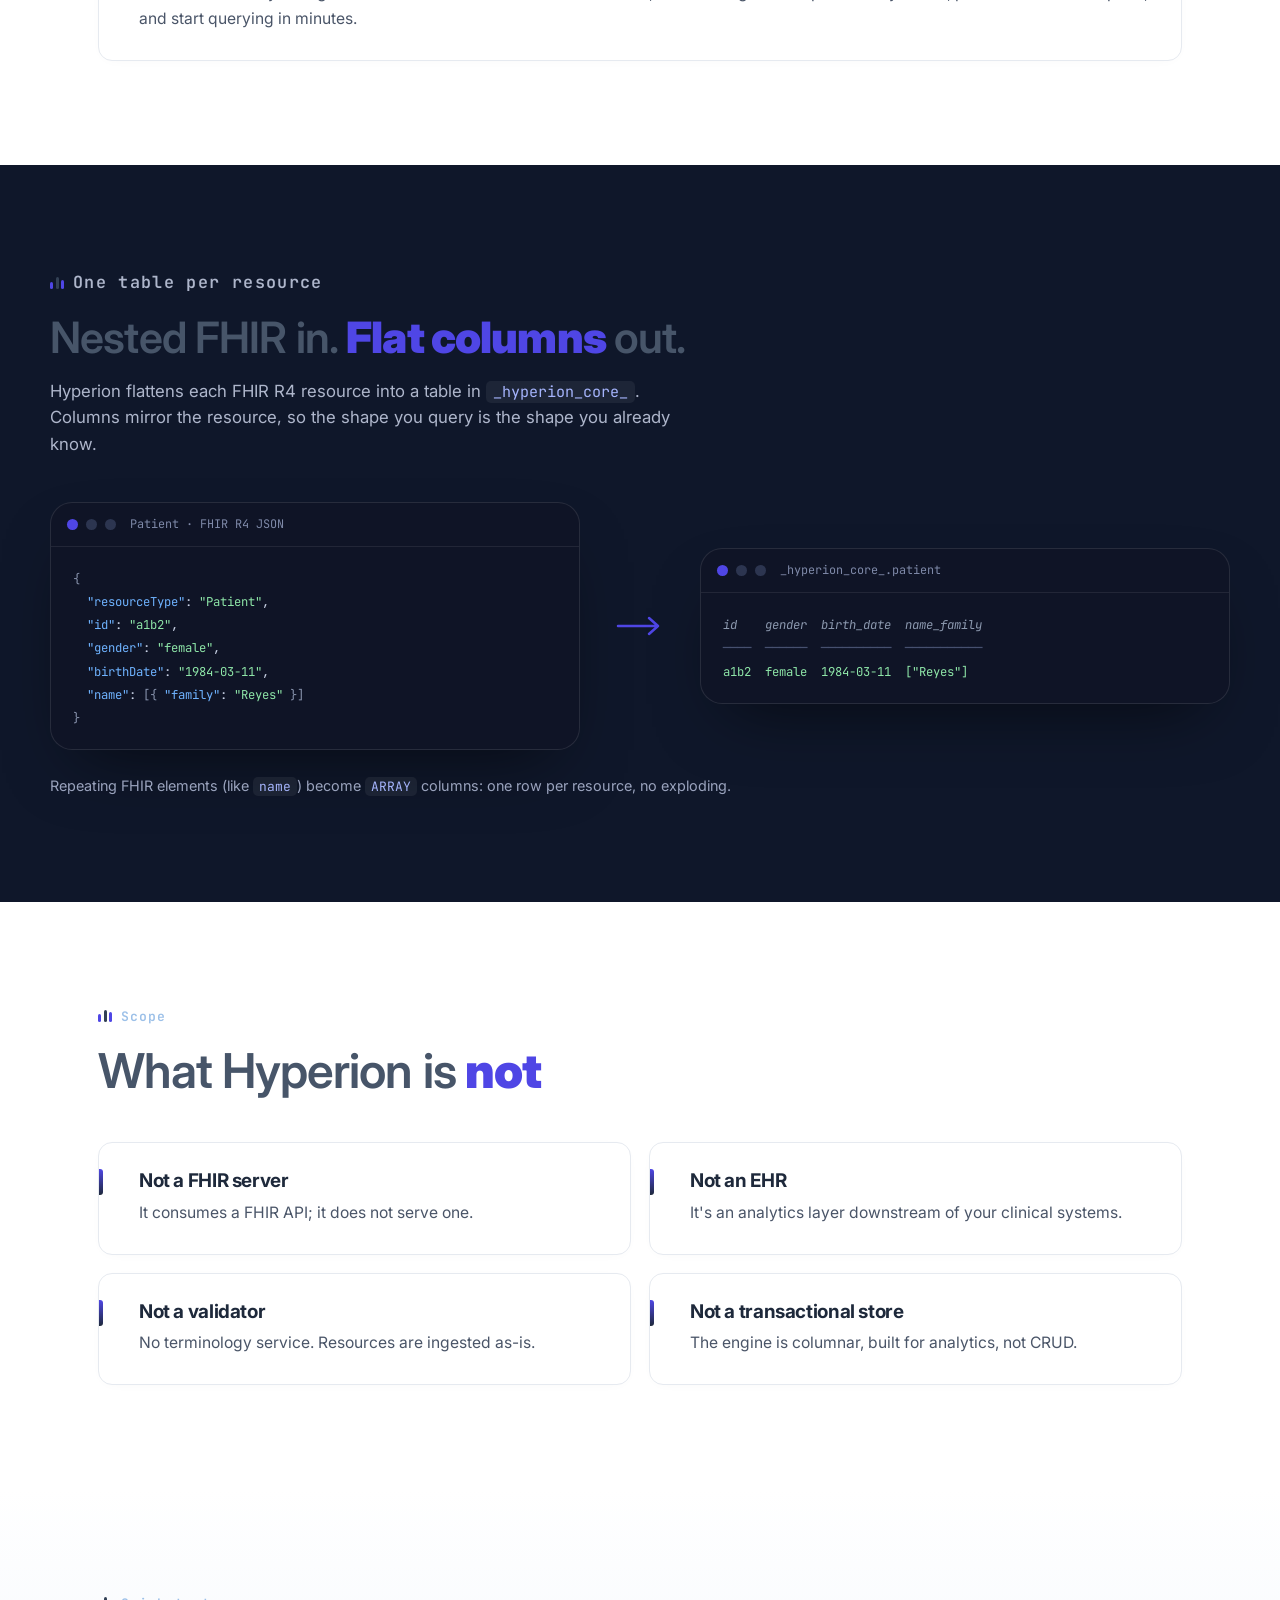
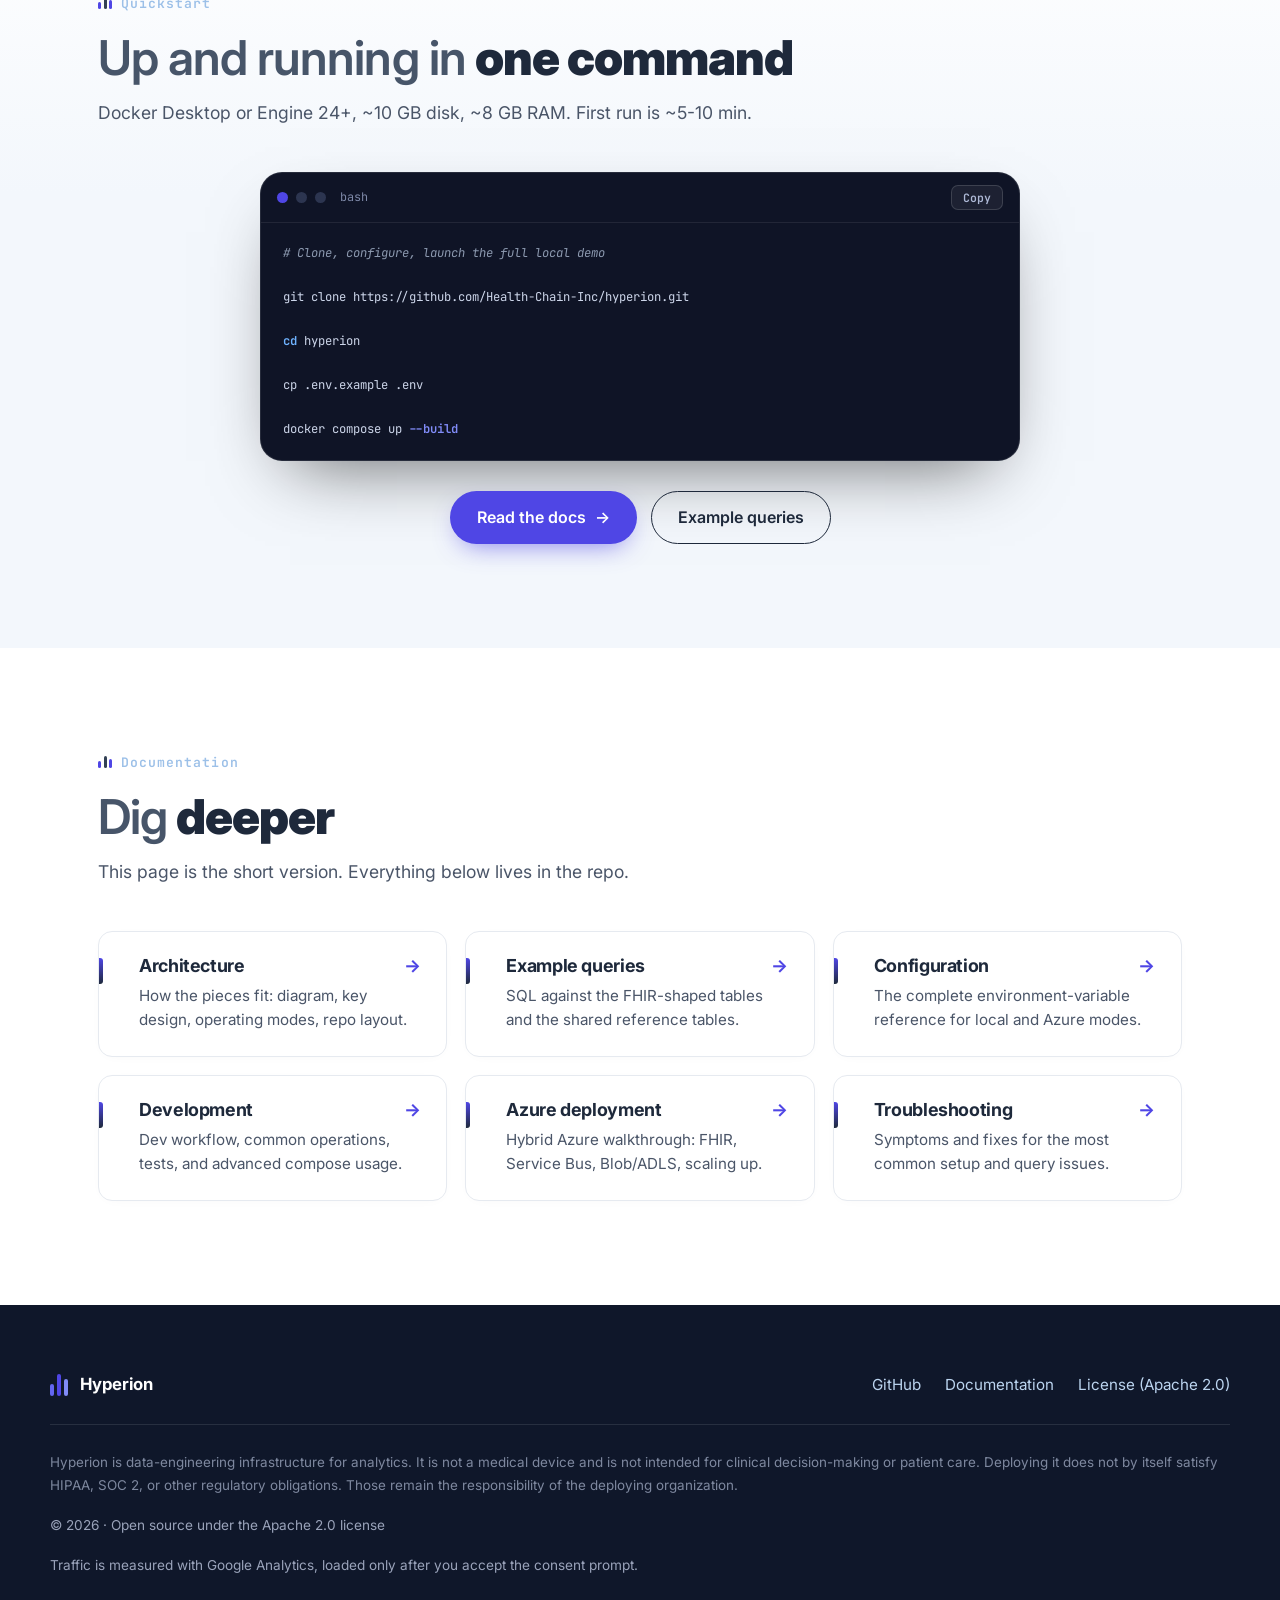
==== commit c17c3159: "feat(site): GA4 with Consent Mode v2, opt-in + hostname-gated" ====
--- a/docs/sites/index.html
+++ b/docs/sites/index.html
@@ -33,6 +33,27 @@
   <!-- progressive-enhancement flag: scroll-reveal only hides content when JS is active -->
   <script>document.documentElement.classList.add('js');</script>
   <link rel="stylesheet" href="styles.css" />
+
+  <!-- Analytics: GA4 + Consent Mode v2. Loads only on the canonical Pages host (forks/local never report) AND only after the visitor accepts. -->
+  <script>
+    window.dataLayer = window.dataLayer || [];
+    function gtag(){dataLayer.push(arguments);}
+    gtag('consent', 'default', { 'ad_storage':'denied', 'ad_user_data':'denied', 'ad_personalization':'denied', 'analytics_storage':'denied' });
+    window.__loadGA = function () {
+      if (window.__gaLoaded || location.hostname !== 'health-chain-inc.github.io') return;
+      window.__gaLoaded = true;
+      gtag('consent', 'update', { 'analytics_storage':'granted' });
+      var s = document.createElement('script');
+      s.async = true;
+      s.src = 'https://www.googletagmanager.com/gtag/js?id=G-M7NSZF2RD1';
+      document.head.appendChild(s);
+      gtag('js', new Date());
+      gtag('config', 'G-M7NSZF2RD1');
+    };
+    if (location.hostname === 'health-chain-inc.github.io' && localStorage.getItem('hyperion-analytics-consent') === 'granted') {
+      window.__loadGA();
+    }
+  </script>
 
   <!-- Structured data: software -->
   <script type="application/ld+json">
@@ -329,7 +350,34 @@
       the deploying organization.
     </p>
     <p class="copyright">© 2026 · Open source under the Apache 2.0 license</p>
+    <p class="copyright">Traffic is measured with Google Analytics, loaded only after you accept the consent prompt.</p>
   </footer>
+
+  <div id="consent-banner" class="consent-banner" hidden role="dialog" aria-label="Analytics consent">
+    <p>We use Google Analytics to measure traffic and see how Hyperion is reaching people. Nothing is collected until you accept.</p>
+    <div class="consent-actions">
+      <button type="button" class="btn btn-primary" data-consent="granted">Accept</button>
+      <button type="button" class="btn btn-outline" data-consent="denied">Decline</button>
+    </div>
+  </div>
+  <script>
+    (function () {
+      var KEY = 'hyperion-analytics-consent';
+      var banner = document.getElementById('consent-banner');
+      if (!banner) return;
+      // Only show where analytics can actually run (canonical host) and no choice made yet.
+      if (location.hostname === 'health-chain-inc.github.io' && !localStorage.getItem(KEY)) {
+        banner.hidden = false;
+      }
+      banner.addEventListener('click', function (e) {
+        var choice = e.target && e.target.getAttribute('data-consent');
+        if (!choice) return;
+        localStorage.setItem(KEY, choice);
+        banner.hidden = true;
+        if (choice === 'granted' && typeof window.__loadGA === 'function') window.__loadGA();
+      });
+    })();
+  </script>
 
   <script src="site.js" defer></script>
 </body>
--- a/docs/sites/styles.css
+++ b/docs/sites/styles.css
@@ -220,6 +220,15 @@
 .doc-arrow { margin-left: auto; color: var(--hc-orange); transition: transform .2s ease; }
 .doc-card:hover .doc-arrow { transform: translateX(4px); }
 
+/* consent banner */
+.consent-banner { position: fixed; left: 0; right: 0; bottom: 0; z-index: 60; display: flex; flex-wrap: wrap; align-items: center; justify-content: center; gap: 12px 26px; padding: 16px clamp(16px, 5vw, 48px); background: var(--hc-midnight); color: #d7dce9; border-top: 1px solid rgba(255,255,255,0.12); box-shadow: 0 -12px 30px -20px rgba(0,0,0,0.55); }
+.consent-banner[hidden] { display: none; }
+.consent-banner p { margin: 0; font-size: 0.9rem; line-height: 1.5; max-width: 720px; }
+.consent-actions { display: flex; gap: 10px; flex-shrink: 0; }
+.consent-banner .btn { padding: 9px 20px; font-size: 0.9rem; }
+.consent-banner .btn-outline { color: #fff !important; border-color: rgba(255,255,255,0.5); }
+.consent-banner .btn-outline:hover { background: rgba(255,255,255,0.1); }
+
 /* ---------- Quickstart ---------- */
 .quickstart-actions { display: flex; flex-wrap: wrap; gap: 14px; justify-content: center; margin-top: 30px; }
 
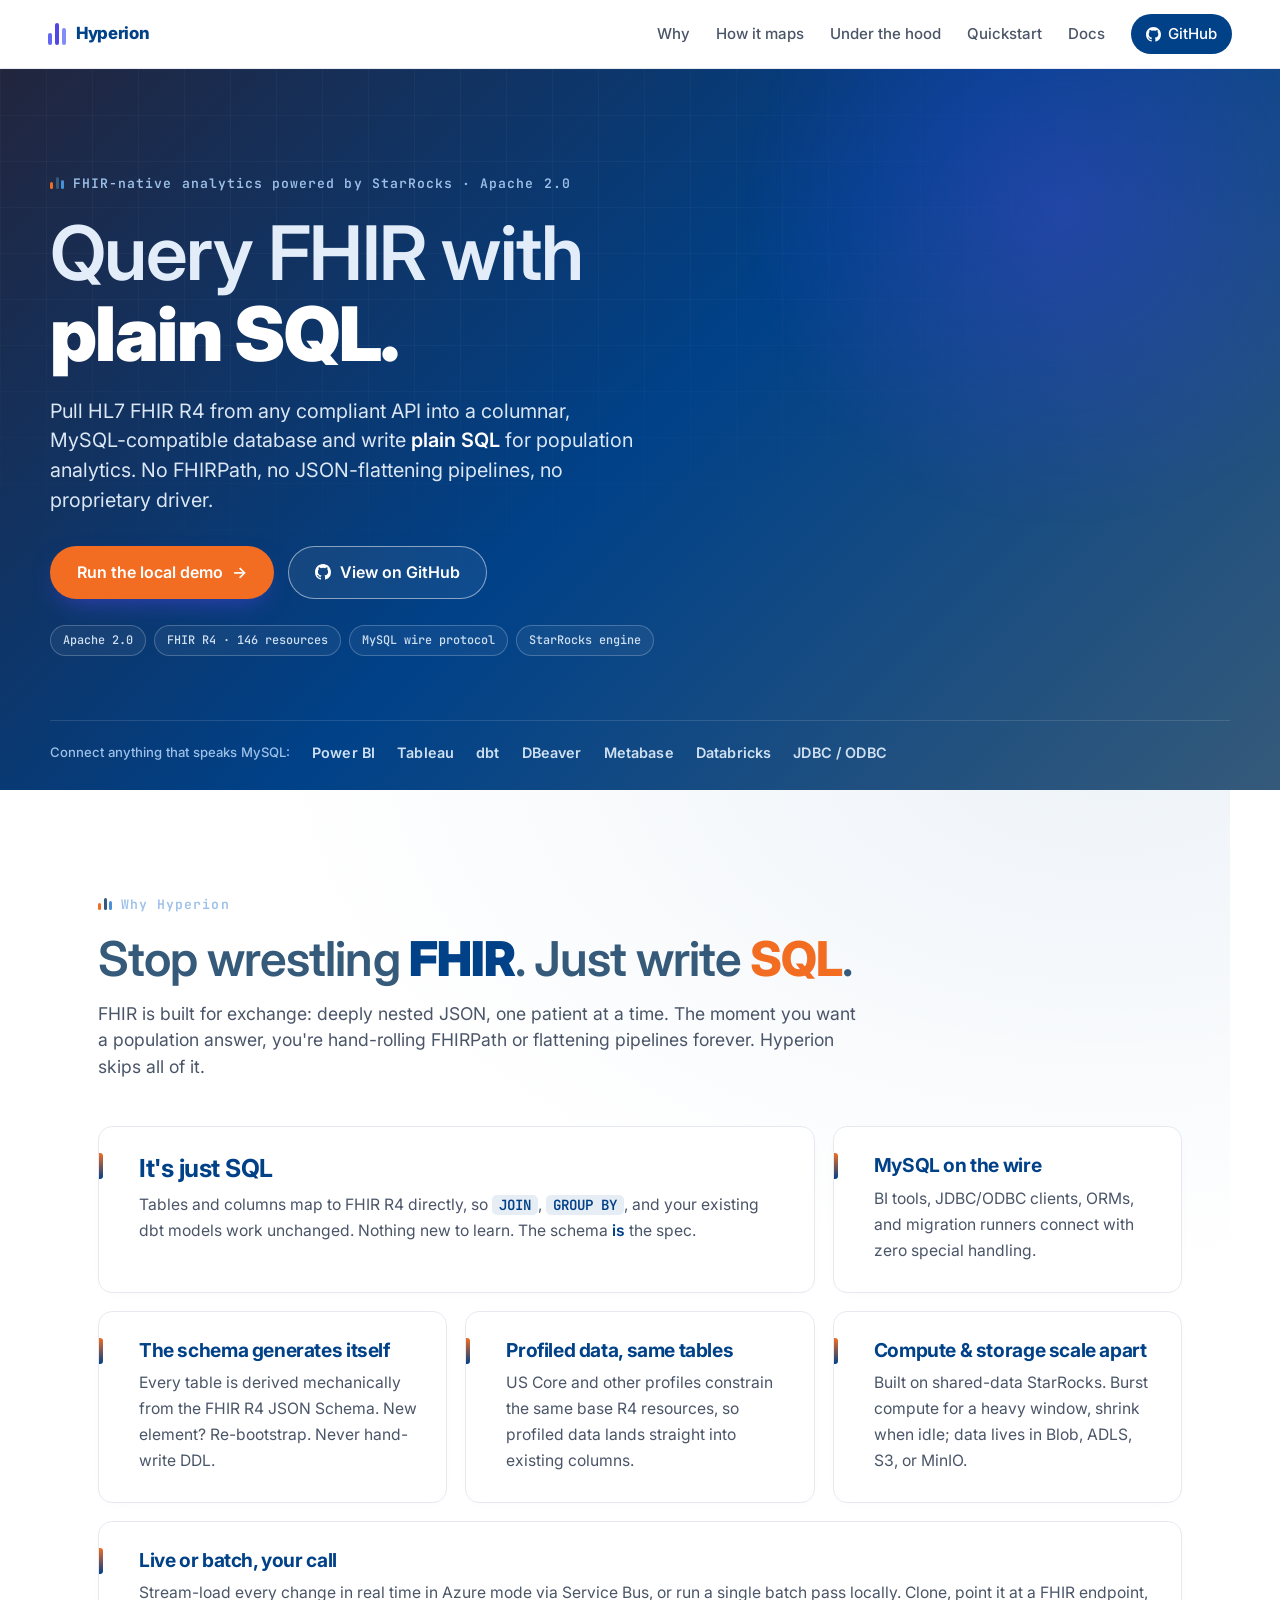
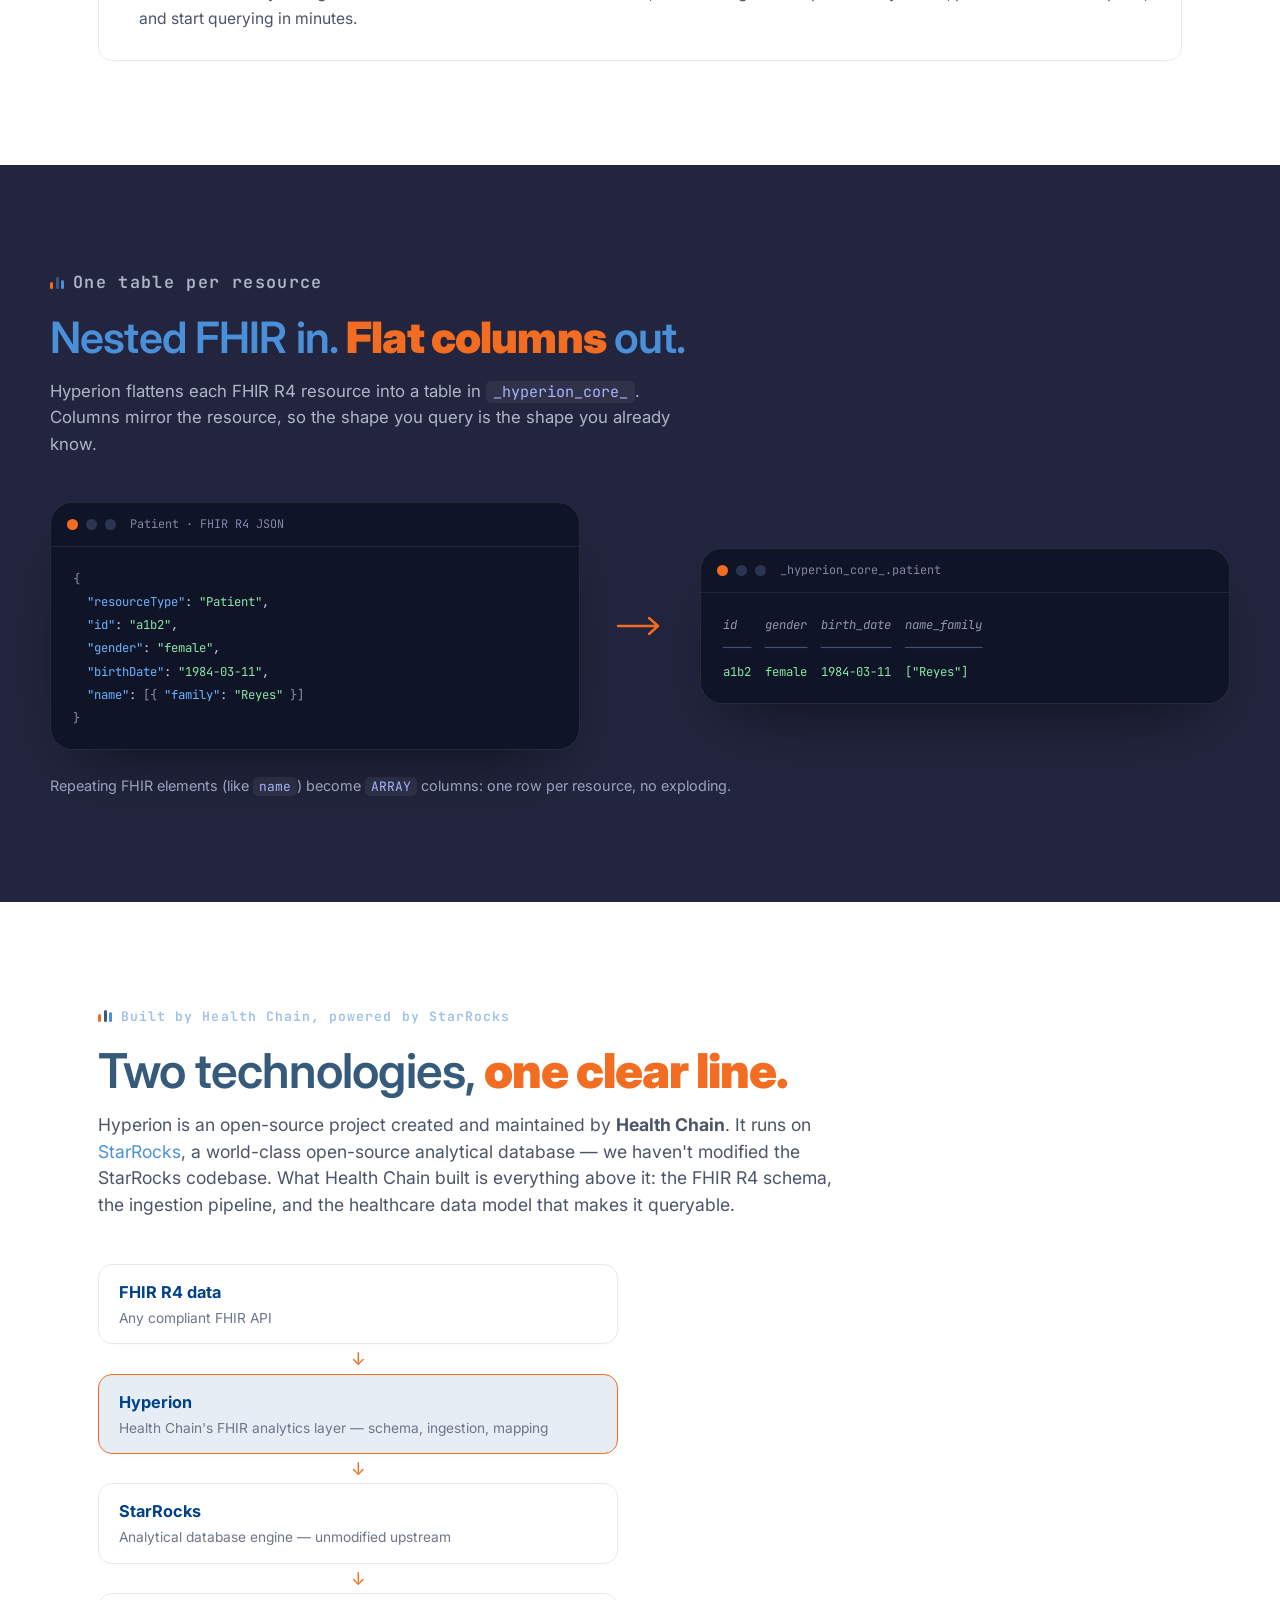
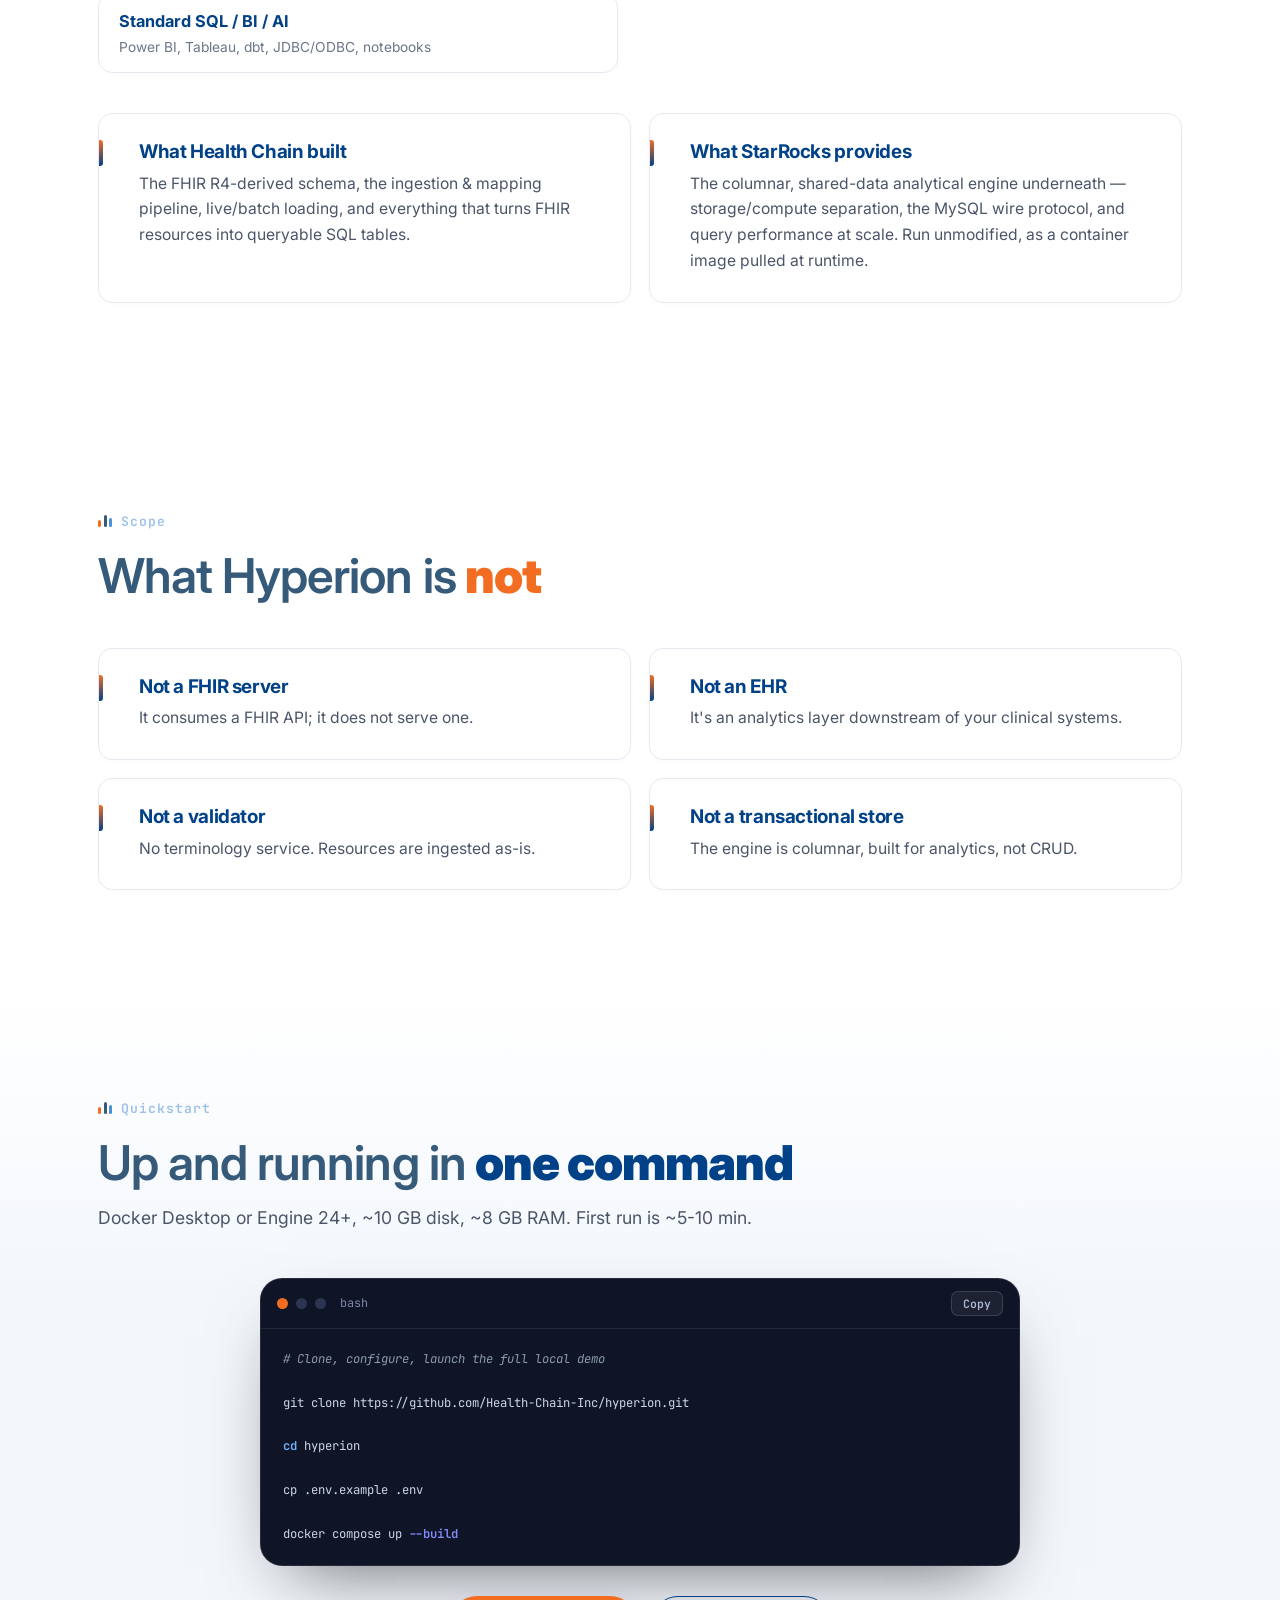
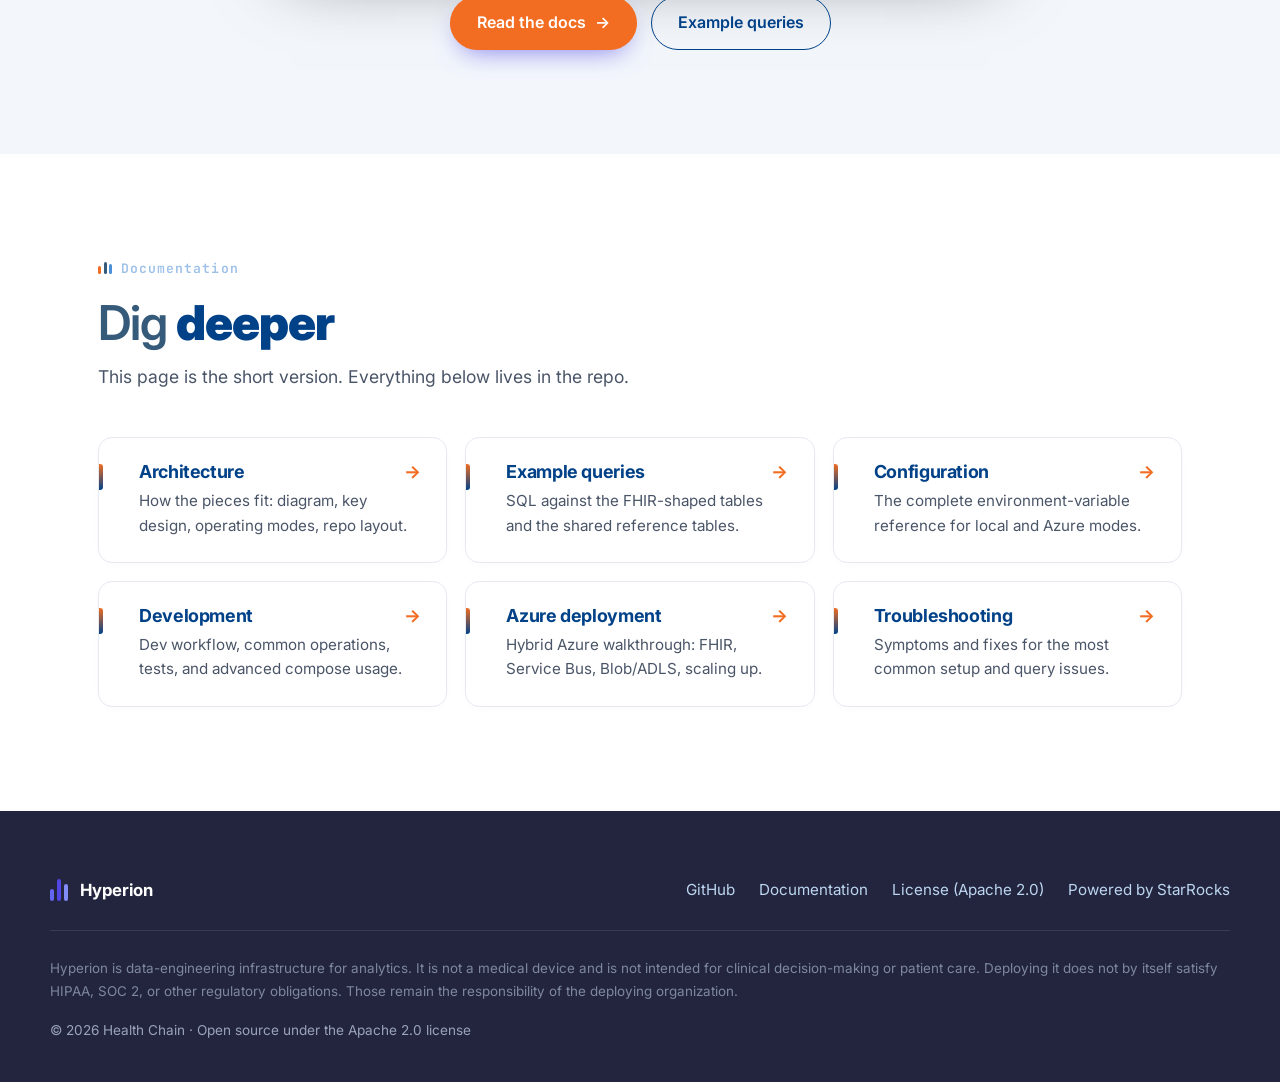
==== commit 3cd54726: "feat(site): reposition landing page as FHIR-native analytics powered by StarRocks Per Sudheen's Hype" ====
--- a/docs/sites/index.html
+++ b/docs/sites/index.html
@@ -5,8 +5,8 @@
   <meta name="viewport" content="width=device-width, initial-scale=1" />
 
   <!-- Primary SEO -->
-  <title>Hyperion: Query FHIR with plain SQL</title>
-  <meta name="description" content="Hyperion transforms HL7 FHIR R4 healthcare data into a columnar, MySQL-compatible SQL database. One table per resource type, columns that mirror FHIR R4. No FHIRPath, no JSON unnesting. Open source." />
+  <title>Hyperion: FHIR-native analytics powered by StarRocks</title>
+  <meta name="description" content="Hyperion is FHIR-native analytics powered by StarRocks — an open-source project created and maintained by Health Chain that transforms HL7 FHIR R4 data into analytics-ready relational tables, queryable with standard SQL. No FHIRPath, no JSON unnesting." />
   <link rel="canonical" href="https://health-chain-inc.github.io/hyperion/sites/" />
   <meta name="theme-color" content="#0f172a" />
   <link rel="icon" href="data:image/svg+xml,%3Csvg%20xmlns='http://www.w3.org/2000/svg'%20viewBox='0%200%2032%2032'%3E%3Crect%20x='6'%20y='14'%20width='4'%20height='12'%20rx='1.5'%20fill='%236366f1'/%3E%3Crect%20x='14'%20y='5'%20width='4'%20height='21'%20rx='1.5'%20fill='%234f46e5'/%3E%3Crect%20x='22'%20y='10'%20width='4'%20height='16'%20rx='1.5'%20fill='%23818cf8'/%3E%3C/svg%3E" />
@@ -14,15 +14,15 @@
   <!-- Open Graph -->
   <meta property="og:type" content="website" />
   <meta property="og:site_name" content="Hyperion" />
-  <meta property="og:title" content="Hyperion: Query FHIR with plain SQL" />
-  <meta property="og:description" content="Transform HL7 FHIR R4 into a columnar, MySQL-compatible SQL database. One table per resource type. No FHIRPath, no JSON unnesting. Open source." />
+  <meta property="og:title" content="Hyperion: FHIR-native analytics powered by StarRocks" />
+  <meta property="og:description" content="An open-source project created and maintained by Health Chain that transforms HL7 FHIR R4 data into analytics-ready relational tables on StarRocks. No FHIRPath, no JSON unnesting. Open source." />
   <meta property="og:url" content="https://health-chain-inc.github.io/hyperion/sites/" />
   <meta property="og:image" content="https://health-chain-inc.github.io/hyperion/sites/og-image.svg" />
 
   <!-- Twitter -->
   <meta name="twitter:card" content="summary_large_image" />
-  <meta name="twitter:title" content="Hyperion: Query FHIR with plain SQL" />
-  <meta name="twitter:description" content="Transform HL7 FHIR R4 into a columnar, MySQL-compatible SQL database. No FHIRPath, no JSON unnesting. Open source." />
+  <meta name="twitter:title" content="Hyperion: FHIR-native analytics powered by StarRocks" />
+  <meta name="twitter:description" content="Created and maintained by Health Chain. Transforms HL7 FHIR R4 into analytics-ready SQL tables on StarRocks. No FHIRPath, no JSON unnesting. Open source." />
   <meta name="twitter:image" content="https://health-chain-inc.github.io/hyperion/sites/og-image.svg" />
 
   <!-- Fonts: Inter (body/headings) + JetBrains Mono (code/labels) -->
@@ -66,11 +66,12 @@
     "datePublished": "2026-06-09",
     "dateModified": "2026-06-10",
     "softwareVersion": "0.1.0",
-    "description": "Hyperion transforms HL7 FHIR R4 healthcare data into a columnar, MySQL-compatible SQL database: one table per resource type, columns that mirror FHIR R4.",
+    "description": "Hyperion is FHIR-native analytics powered by StarRocks: an open-source project created and maintained by Health Chain that transforms HL7 FHIR R4 healthcare data into a columnar, MySQL-compatible SQL database, one table per resource type, columns that mirror FHIR R4.",
     "url": "https://health-chain-inc.github.io/hyperion/sites/",
     "codeRepository": "https://github.com/Health-Chain-Inc/hyperion",
     "license": "https://www.apache.org/licenses/LICENSE-2.0",
     "isAccessibleForFree": true,
+    "creator": { "@type": "Organization", "name": "Health Chain", "url": "https://github.com/Health-Chain-Inc" },
     "offers": { "@type": "Offer", "price": "0", "priceCurrency": "USD" }
   }
   </script>
@@ -107,6 +108,7 @@
     <nav class="site-nav" aria-label="Primary">
       <a href="#why">Why</a>
       <a href="#mapping">How it maps</a>
+      <a href="#powered-by">Under the hood</a>
       <a href="#quickstart">Quickstart</a>
       <a href="#docs">Docs</a>
       <a class="nav-cta" href="https://github.com/Health-Chain-Inc/hyperion">
@@ -123,7 +125,7 @@
       <div class="hero-grid" aria-hidden="true"></div>
       <div class="hero-inner">
         <div class="hero-copy">
-          <p class="kicker reveal" style="--d:0ms"><span class="col-mark" aria-hidden="true"><i></i><i></i><i></i></span>From FHIR API to SQL in minutes · Apache&nbsp;2.0</p>
+          <p class="kicker reveal" style="--d:0ms"><span class="col-mark" aria-hidden="true"><i></i><i></i><i></i></span>FHIR-native analytics powered by StarRocks · Apache&nbsp;2.0</p>
           <h1 class="reveal" style="--d:80ms"><span class="h1-thin">Query FHIR with</span><br /><span class="h1-bold accent-underline">plain SQL.</span></h1>
           <p class="lede reveal" style="--d:160ms">
             Pull HL7&nbsp;FHIR&nbsp;R4 from any compliant API into a columnar, MySQL-compatible database
@@ -232,6 +234,38 @@
       </div>
     </section>
 
+    <!-- BUILT BY / POWERED BY -->
+    <section class="section" id="powered-by">
+      <div class="section-head">
+        <p class="kicker kicker-ink"><span class="col-mark" aria-hidden="true"><i></i><i></i><i></i></span>Built by Health Chain, powered by StarRocks</p>
+        <h2><span class="w6">Two technologies,</span> <span class="w9 accent">one clear line.</span></h2>
+        <p class="section-sub">Hyperion is an open-source project created and maintained by <strong>Health&nbsp;Chain</strong>. It runs on <a href="https://github.com/StarRocks/starrocks" target="_blank" rel="noopener">StarRocks</a>, a world-class open-source analytical database &mdash; we haven't modified the StarRocks codebase. What Health Chain built is everything above it: the FHIR&nbsp;R4 schema, the ingestion pipeline, and the healthcare data model that makes it queryable.</p>
+      </div>
+
+      <ol class="layer-stack" aria-label="Data flow from FHIR to SQL">
+        <li class="layer-item reveal-on-scroll"><span class="layer-label">FHIR&nbsp;R4 data</span><span class="layer-sub">Any compliant FHIR API</span></li>
+        <li class="layer-arrow" aria-hidden="true">↓</li>
+        <li class="layer-item layer-hc reveal-on-scroll"><span class="layer-label">Hyperion</span><span class="layer-sub">Health Chain's FHIR analytics layer &mdash; schema, ingestion, mapping</span></li>
+        <li class="layer-arrow" aria-hidden="true">↓</li>
+        <li class="layer-item reveal-on-scroll"><span class="layer-label">StarRocks</span><span class="layer-sub">Analytical database engine &mdash; unmodified upstream</span></li>
+        <li class="layer-arrow" aria-hidden="true">↓</li>
+        <li class="layer-item reveal-on-scroll"><span class="layer-label">Standard SQL / BI / AI</span><span class="layer-sub">Power BI, Tableau, dbt, JDBC/ODBC, notebooks</span></li>
+      </ol>
+
+      <ul class="not-grid attrib-grid">
+        <li class="reveal-on-scroll">
+          <span class="feature-rule" aria-hidden="true"></span>
+          <h3>What Health Chain built</h3>
+          <p>The FHIR&nbsp;R4-derived schema, the ingestion &amp; mapping pipeline, live/batch loading, and everything that turns FHIR resources into queryable SQL tables.</p>
+        </li>
+        <li class="reveal-on-scroll">
+          <span class="feature-rule" aria-hidden="true"></span>
+          <h3>What StarRocks provides</h3>
+          <p>The columnar, shared-data analytical engine underneath &mdash; storage/compute separation, the MySQL wire protocol, and query performance at scale. Run unmodified, as a container image pulled at runtime.</p>
+        </li>
+      </ul>
+    </section>
+
     <!-- WHAT IT IS NOT -->
     <section class="section" id="scope">
       <div class="section-head">
@@ -341,6 +375,7 @@
         <a href="https://github.com/Health-Chain-Inc/hyperion">GitHub</a>
         <a href="https://github.com/Health-Chain-Inc/hyperion/tree/main/docs">Documentation</a>
         <a href="https://github.com/Health-Chain-Inc/hyperion/blob/main/LICENSE">License (Apache 2.0)</a>
+        <a href="https://github.com/StarRocks/starrocks">Powered by StarRocks</a>
       </nav>
     </div>
     <p class="disclaimer">
@@ -349,8 +384,7 @@
       satisfy HIPAA, SOC&nbsp;2, or other regulatory obligations. Those remain the responsibility of
       the deploying organization.
     </p>
-    <p class="copyright">© 2026 · Open source under the Apache 2.0 license</p>
-    <p class="copyright">Traffic is measured with Google Analytics, loaded only after you accept the consent prompt.</p>
+    <p class="copyright">© 2026 Health Chain · Open source under the Apache 2.0 license</p>
   </footer>
 
   <div id="consent-banner" class="consent-banner" hidden role="dialog" aria-label="Analytics consent">
--- a/docs/sites/styles.css
+++ b/docs/sites/styles.css
@@ -1,21 +1,19 @@
-/* Hyperion landing page: neutral, unbranded palette (slate + indigo).
-   Intentionally avoids any proprietary brand colors or assets so the page is safe to
-   ship in the Apache-2.0 repository. Light theme default, dark slate hero.
-   (Variable names retained for stability; values are generic.) */
+/* Hyperion landing page: Health Chain brand palette (HC Blue / HC Orange),
+   matching health-chain.com. Light theme default, dark navy hero. */
 
 :root {
-  --hc-blue:      #1e293b;
-  --hc-blue-dk:   #0f172a;
-  --hc-blue-lt:   #334155;
-  --hc-orange:    #4f46e5;
-  --hc-orange-dk: #4338ca;
-  --hc-ocean:     #475569;
-  --hc-midnight:  #0f172a;
-  --hc-sky:       #4f46e5;
-
-  /* neutral tints */
-  --blue-wash:    #eef2ff;
-  --orange-wash:  #eef2ff;
+  --hc-blue:      #004188; /* HC Blue — primary brand, headers, key CTAs */
+  --hc-blue-dk:   #22253d; /* Midnight — deep backgrounds */
+  --hc-blue-lt:   #355a7a; /* Ocean Blue — secondary/layered elements */
+  --hc-orange:    #f26d21; /* HC Orange — accents, highlights */
+  --hc-orange-dk: #d35f1a;
+  --hc-ocean:     #355a7a;
+  --hc-midnight:  #22253d;
+  --hc-sky:       #4a90d9; /* Sky Blue — links, interactive elements */
+
+  /* brand tints */
+  --blue-wash:    #e7edf5;
+  --orange-wash:  #fdece0;
 
   --bg:        #ffffff;
   --surface:   #f9fafb;
@@ -168,6 +166,7 @@
 /* ---------- How it maps (dark) ---------- */
 .section-dark { background: var(--hc-midnight); color: #d7dce9; padding: clamp(58px, 9vw, 104px) clamp(16px, 5vw, 48px); }
 .section-dark h2 { color: #fff; }
+.section-dark .w6 { color: var(--hc-sky); } /* HC Blue (#004188) is too close in luminance to the midnight bg here — use HC Sky Blue, the brand's lighter interactive-blue, so it stays legible */
 .mapping-wrap { max-width: var(--maxw); margin: 0 auto; }
 .mapping-head { max-width: 640px; margin-bottom: 44px; }
 .mapping-head h2 { font-size: clamp(1.8rem, 3.8vw, 2.7rem); margin-bottom: 14px; }
@@ -201,6 +200,15 @@
 .c-com { color: #8c99af; font-style: italic; } /* AA contrast on #0f1426 */
 .c-flag { color: #818cf8; font-weight: 600; }
 
+/* ---------- Built by / powered by (layer stack) ---------- */
+.layer-stack { list-style: none; margin: 0 0 40px; padding: 0; max-width: 520px; display: flex; flex-direction: column; align-items: stretch; gap: 6px; }
+.layer-item { display: flex; flex-direction: column; gap: 2px; background: var(--bg); border: 1px solid var(--border); border-radius: var(--radius); padding: 14px 20px; box-shadow: 0 2px 16px -10px rgba(0,0,0,0.10); }
+.layer-item.layer-hc { border-color: var(--hc-orange); background: var(--blue-wash); }
+.layer-label { font-weight: 700; color: var(--hc-blue); font-size: 1.02rem; }
+.layer-sub { color: var(--ink-faint); font-size: 0.86rem; }
+.layer-arrow { text-align: center; color: var(--hc-orange); font-size: 1.1rem; line-height: 1; }
+.attrib-grid { margin-top: 4px; }
+
 /* ---------- What it's not ---------- */
 .not-grid { list-style: none; margin: 0; padding: 0; display: grid; grid-template-columns: repeat(2, 1fr); gap: 18px; }
 .not-grid li { position: relative; overflow: hidden; background: var(--bg); border: 1px solid var(--border); border-radius: var(--radius); padding: 28px 26px; box-shadow: 0 2px 16px -10px rgba(0,0,0,0.10); transition: transform .22s ease, box-shadow .22s ease, border-color .22s ease; }
